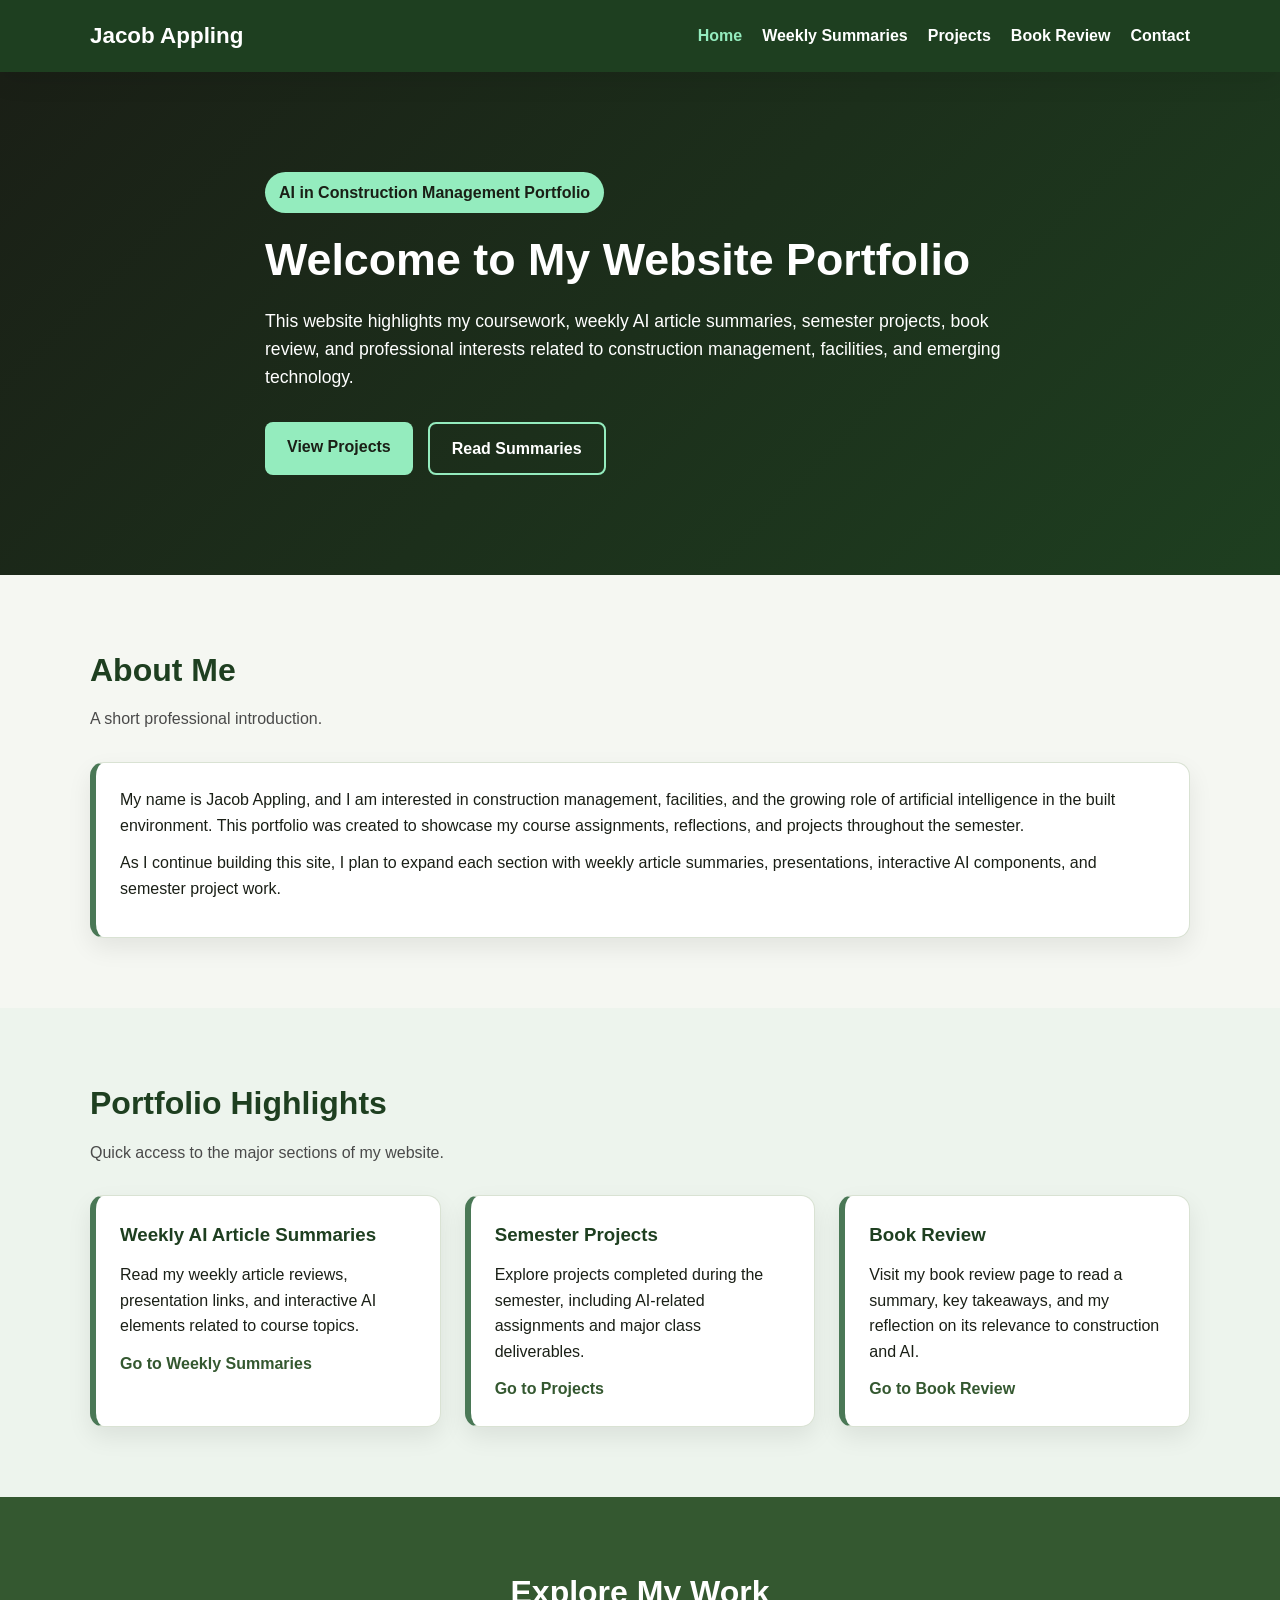
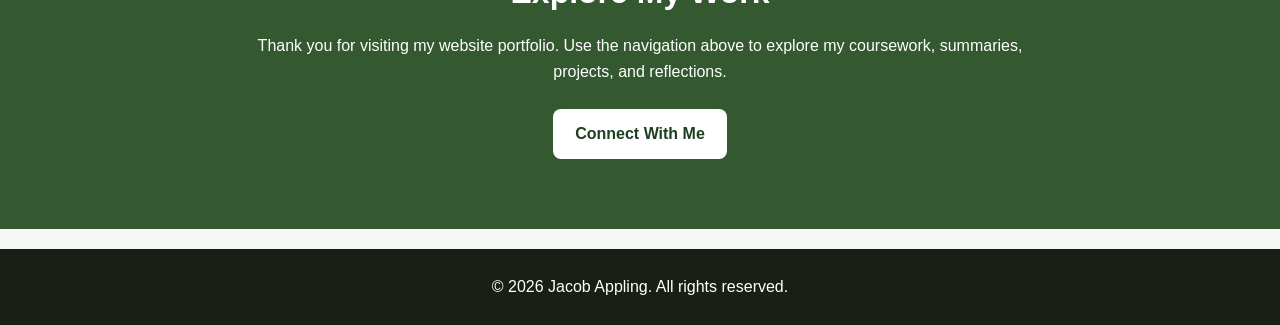
==== index.html @ dc52a041 "Add Project Files" ====
<!DOCTYPE html>
<html lang="en">
<head>
  <meta charset="UTF-8" />
  <meta http-equiv="X-UA-Compatible" content="IE=edge" />
  <meta name="viewport" content="width=device-width, initial-scale=1.0" />
  <title>Jacob Appling | Portfolio Home</title>
  <link rel="stylesheet" href="styles.css" />
</head>
<body>
  <header class="site-header">
    <div class="container nav-container">
      <a href="index.html" class="logo">Jacob Appling</a>

      <nav class="navbar">
        <ul class="nav-links">
          <li><a href="index.html" class="active">Home</a></li>
          <li><a href="weekly-summaries.html">Weekly Summaries</a></li>
          <li><a href="projects.html">Projects</a></li>
          <li><a href="book-review.html">Book Review</a></li>
          <li><a href="contact.html">Contact</a></li>
        </ul>
      </nav>

      <button id="menu-toggle" class="menu-toggle" aria-label="Open navigation menu">
        ☰
      </button>
    </div>
  </header>

  <main>
    <section class="hero">
      <div class="container hero-content">
        <p class="hero-tag">AI in Construction Management Portfolio</p>
        <h1>Welcome to My Website Portfolio</h1>
        <p class="hero-text">
          This website highlights my coursework, weekly AI article summaries,
          semester projects, book review, and professional interests related to
          construction management, facilities, and emerging technology.
        </p>

        <div class="hero-buttons">
          <a href="projects.html" class="btn btn-primary">View Projects</a>
          <a href="weekly-summaries.html" class="btn btn-secondary">Read Summaries</a>
        </div>
      </div>
    </section>

    <section class="section">
      <div class="container">
        <div class="section-heading">
          <h2>About Me</h2>
          <p>A short professional introduction.</p>
        </div>

        <div class="card">
          <p>
            My name is Jacob Appling, and I am interested in construction
            management, facilities, and the growing role of artificial
            intelligence in the built environment. This portfolio was created to
            showcase my course assignments, reflections, and projects throughout
            the semester.
          </p>
          <p>
            As I continue building this site, I plan to expand each section with
            weekly article summaries, presentations, interactive AI components,
            and semester project work.
          </p>
        </div>
      </div>
    </section>

    <section class="section alt-section">
      <div class="container">
        <div class="section-heading">
          <h2>Portfolio Highlights</h2>
          <p>Quick access to the major sections of my website.</p>
        </div>

        <div class="card-grid">
          <article class="card">
            <h3>Weekly AI Article Summaries</h3>
            <p>
              Read my weekly article reviews, presentation links, and interactive
              AI elements related to course topics.
            </p>
            <a href="weekly-summaries.html" class="text-link">Go to Weekly Summaries</a>
          </article>

          <article class="card">
            <h3>Semester Projects</h3>
            <p>
              Explore projects completed during the semester, including AI-related
              assignments and major class deliverables.
            </p>
            <a href="projects.html" class="text-link">Go to Projects</a>
          </article>

          <article class="card">
            <h3>Book Review</h3>
            <p>
              Visit my book review page to read a summary, key takeaways, and my
              reflection on its relevance to construction and AI.
            </p>
            <a href="book-review.html" class="text-link">Go to Book Review</a>
          </article>
        </div>
      </div>
    </section>

    <section class="cta-section">
      <div class="container cta-content">
        <h2>Explore My Work</h2>
        <p>
          Thank you for visiting my website portfolio. Use the navigation above
          to explore my coursework, summaries, projects, and reflections.
        </p>
        <a href="contact.html" class="btn btn-light">Connect With Me</a>
      </div>
    </section>
  </main>

  <footer class="site-footer">
    <div class="container">
      <p>&copy; 2026 Jacob Appling. All rights reserved.</p>
    </div>
  </footer>

  <script src="script.js"></script>
</body>
</html>
---- styles.css ----
:root {
  --color-dark: #1A1F16;
  --color-primary: #1E3F20;
  --color-secondary: #345830;
  --color-muted: #4A7856;
  --color-accent: #94ECBE;
  --color-light: #F5F7F2;
  --color-white: #FFFFFF;
  --color-text: #1A1F16;
  --color-border: #d9e2d3;
  --shadow: 0 10px 25px rgba(0, 0, 0, 0.08);
}

* {
  margin: 0;
  padding: 0;
  box-sizing: border-box;
}

html {
  scroll-behavior: smooth;
}

body {
  font-family: Arial, Helvetica, sans-serif;
  background-color: var(--color-light);
  color: var(--color-text);
  line-height: 1.6;
}

img {
  max-width: 100%;
  display: block;
}

.container {
  width: 90%;
  max-width: 1100px;
  margin: 0 auto;
}

.section {
  padding: 70px 0;
}

.alt-section {
  background-color: #edf4ed;
}

.two-spacer {
  margin-top: 24px;
}

.section-heading {
  margin-bottom: 30px;
}

.section-heading h2 {
  font-size: 2rem;
  color: var(--color-primary);
  margin-bottom: 10px;
}

.section-heading p {
  color: #4a4a4a;
}

.site-header {
  background-color: var(--color-primary);
  color: var(--color-white);
  position: sticky;
  top: 0;
  z-index: 1000;
  box-shadow: var(--shadow);
}

.nav-container {
  display: flex;
  justify-content: space-between;
  align-items: center;
  padding: 18px 0;
  position: relative;
}

.logo {
  font-size: 1.4rem;
  color: var(--color-white);
  text-decoration: none;
  font-weight: bold;
}

.nav-links {
  display: flex;
  list-style: none;
  gap: 20px;
}

.nav-links a {
  color: var(--color-white);
  text-decoration: none;
  font-weight: bold;
  transition: 0.3s ease;
}

.nav-links a:hover,
.nav-links a.active {
  color: var(--color-accent);
}

.menu-toggle {
  display: none;
  background: transparent;
  border: none;
  color: var(--color-white);
  font-size: 1.8rem;
  cursor: pointer;
}

.hero {
  background: linear-gradient(135deg, var(--color-dark), var(--color-primary));
  color: var(--color-white);
  padding: 100px 0;
}

.hero-content {
  max-width: 750px;
}

.hero-tag {
  display: inline-block;
  background-color: var(--color-accent);
  color: var(--color-dark);
  padding: 8px 14px;
  border-radius: 999px;
  font-weight: bold;
  margin-bottom: 20px;
}

.hero h1 {
  font-size: 2.8rem;
  line-height: 1.2;
  margin-bottom: 20px;
}

.hero-text {
  font-size: 1.1rem;
  margin-bottom: 30px;
}

.page-banner {
  background: linear-gradient(135deg, var(--color-dark), var(--color-secondary));
  color: var(--color-white);
  padding: 80px 0;
}

.page-banner h1 {
  font-size: 2.4rem;
  margin-bottom: 12px;
}

.page-banner p {
  max-width: 750px;
}

.btn {
  display: inline-block;
  text-decoration: none;
  border: none;
  cursor: pointer;
  padding: 12px 22px;
  border-radius: 8px;
  font-weight: bold;
  transition: 0.3s ease;
}

.hero-buttons {
  display: flex;
  flex-wrap: wrap;
  gap: 15px;
}

.btn-primary {
  background-color: var(--color-accent);
  color: var(--color-dark);
}

.btn-primary:hover {
  background-color: #7ed8aa;
}

.btn-secondary {
  background-color: transparent;
  color: var(--color-white);
  border: 2px solid var(--color-accent);
}

.btn-secondary:hover {
  background-color: var(--color-accent);
  color: var(--color-dark);
}

.btn-light {
  background-color: var(--color-white);
  color: var(--color-primary);
}

.btn-light:hover {
  background-color: var(--color-accent);
  color: var(--color-dark);
}

.card-grid {
  display: grid;
  grid-template-columns: repeat(3, 1fr);
  gap: 24px;
}

.card {
  background-color: var(--color-white);
  border: 1px solid var(--color-border);
  border-left: 6px solid var(--color-muted);
  border-radius: 14px;
  padding: 24px;
  box-shadow: var(--shadow);
}

.card h2,
.card h3 {
  color: var(--color-primary);
  margin-bottom: 12px;
}

.card p {
  margin-bottom: 12px;
}

.text-link {
  color: var(--color-secondary);
  text-decoration: none;
  font-weight: bold;
}

.text-link:hover {
  color: var(--color-primary);
  text-decoration: underline;
}

.interactive-card {
  max-width: 100%;
}

.prompt-output {
  margin-top: 18px;
  padding: 14px;
  background-color: #eef8f1;
  border-left: 5px solid var(--color-secondary);
  border-radius: 8px;
}

.cta-section {
  background-color: var(--color-secondary);
  color: var(--color-white);
  padding: 70px 0;
}

.cta-content {
  text-align: center;
  max-width: 800px;
}

.cta-content h2 {
  font-size: 2rem;
  margin-bottom: 15px;
}

.cta-content p {
  margin-bottom: 25px;
}

.styled-list {
  padding-left: 20px;
}

.styled-list li {
  margin-bottom: 10px;
}

.site-footer {
  background-color: var(--color-dark);
  color: var(--color-white);
  text-align: center;
  padding: 25px 0;
  margin-top: 20px;
}

@media (max-width: 900px) {
  .card-grid {
    grid-template-columns: 1fr 1fr;
  }

  .hero h1 {
    font-size: 2.3rem;
  }

  .page-banner h1 {
    font-size: 2rem;
  }
}

@media (max-width: 700px) {
  .nav-links {
    display: none;
    flex-direction: column;
    background-color: var(--color-primary);
    position: absolute;
    top: 70px;
    right: 0;
    width: 230px;
    padding: 20px;
    border-radius: 10px;
    box-shadow: var(--shadow);
  }

  .nav-links.show {
    display: flex;
  }

  .menu-toggle {
    display: block;
  }

  .card-grid {
    grid-template-columns: 1fr;
  }

  .hero,
  .page-banner {
    padding: 70px 0;
  }

  .hero h1,
  .page-banner h1 {
    font-size: 2rem;
  }

  .section {
    padding: 55px 0;
  }
}
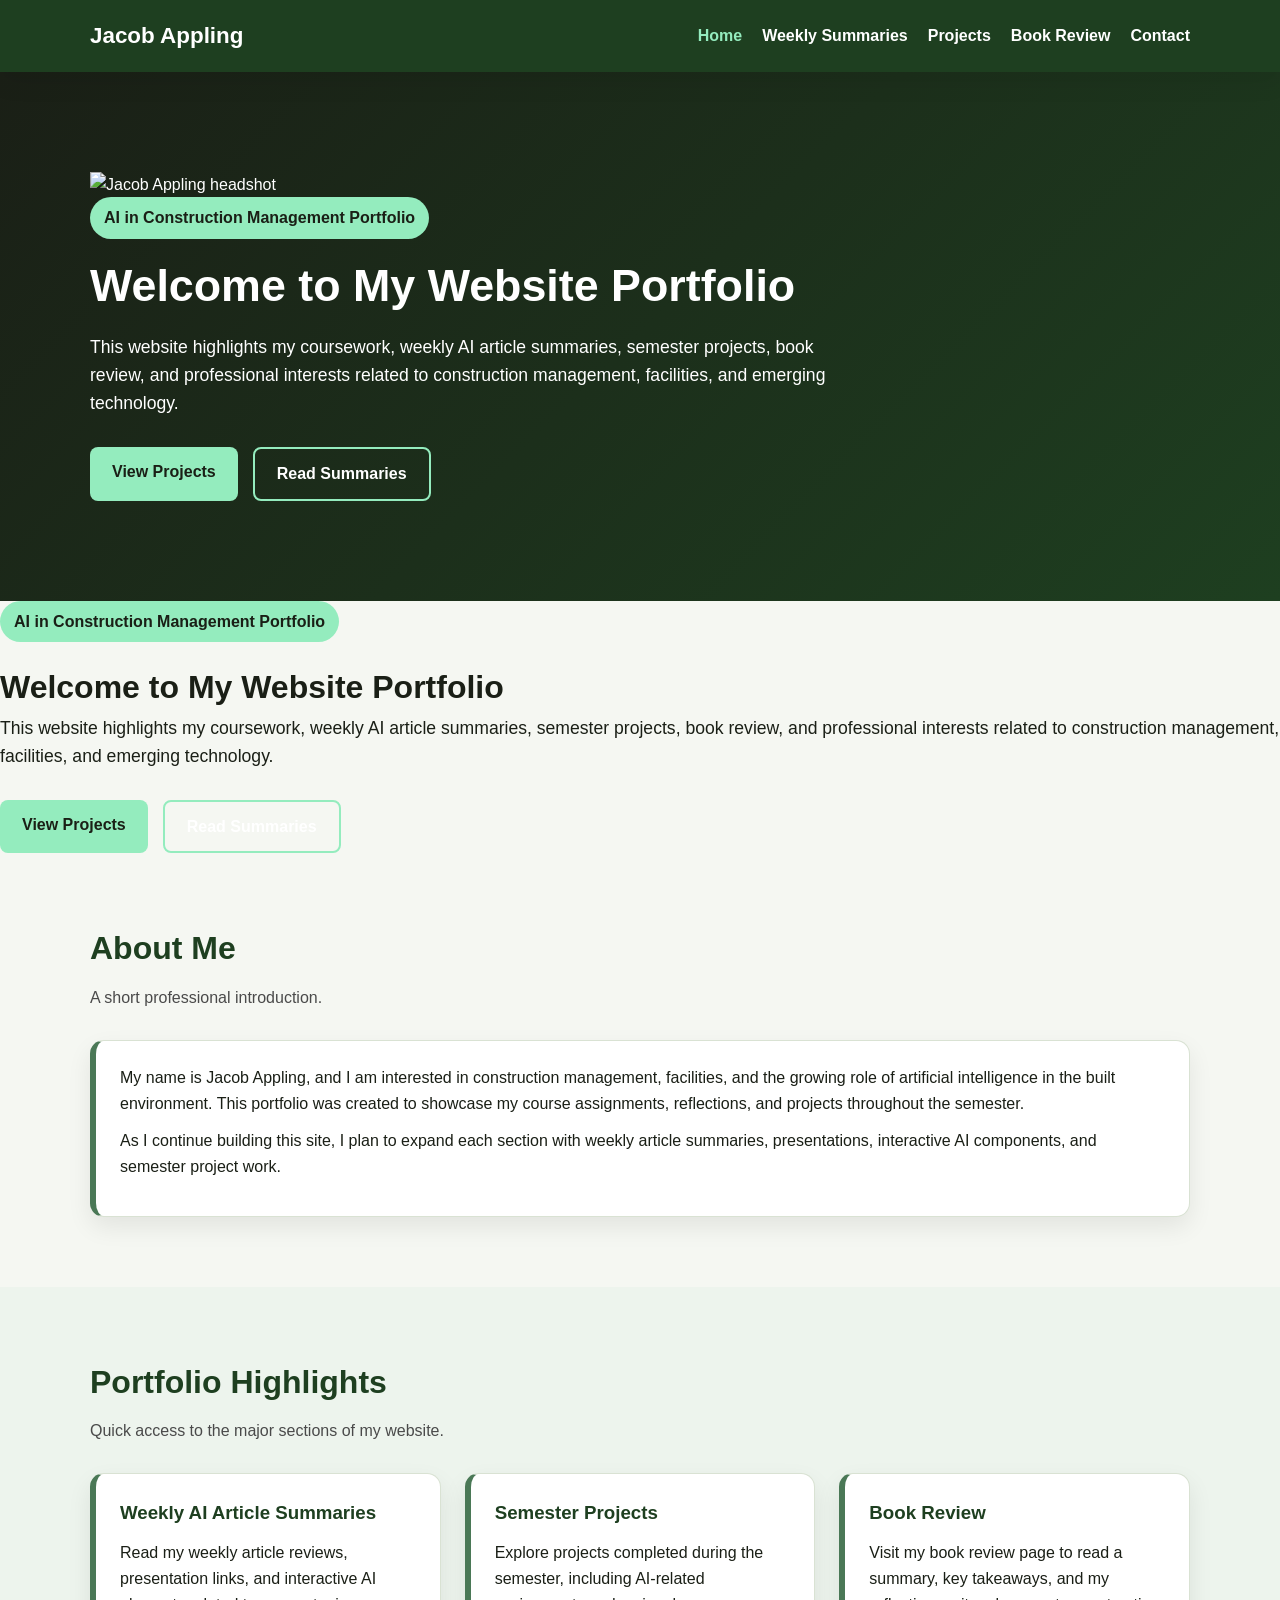
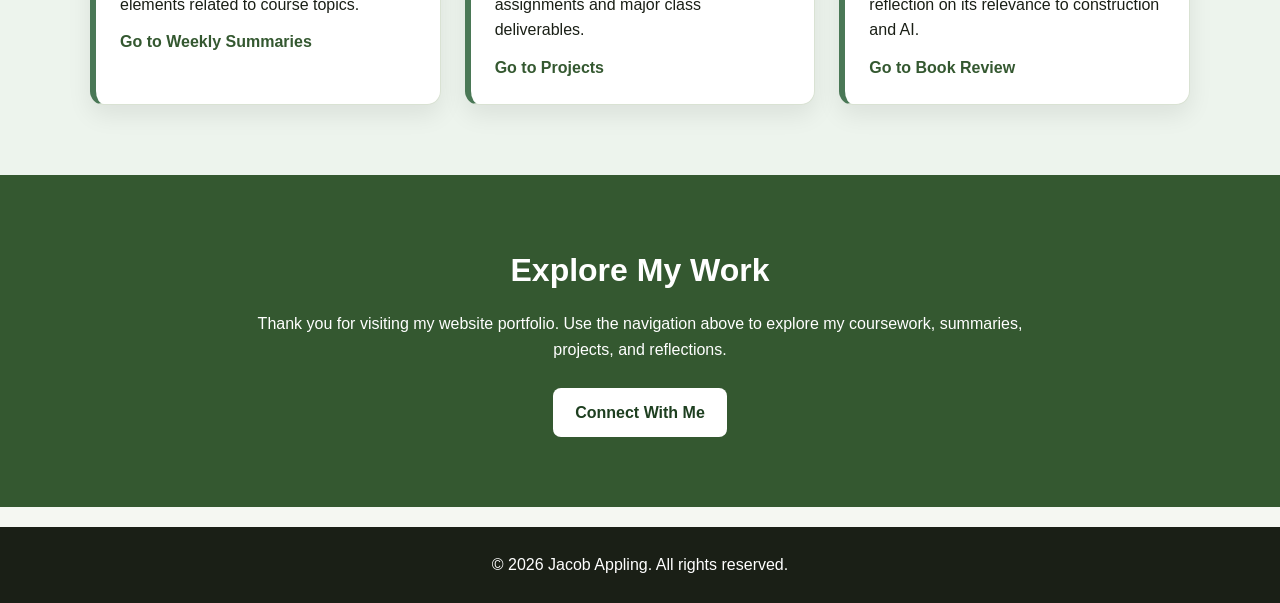
==== commit fa988979: "Update hero section layout and content" ====
--- a/index.html
+++ b/index.html
@@ -5,7 +5,13 @@
   <meta http-equiv="X-UA-Compatible" content="IE=edge" />
   <meta name="viewport" content="width=device-width, initial-scale=1.0" />
   <title>Jacob Appling | Portfolio Home</title>
+
   <link rel="stylesheet" href="styles.css" />
+
+  <!-- Fonts (paste here) -->
+  <link rel="preconnect" href="https://fonts.googleapis.com">
+  <link rel="preconnect" href="https://fonts.gstatic.com" crossorigin>
+  <link href="https://fonts.googleapis.com/css2?family=Fraunces:opsz,wght@9..144,700;9..144,800&family=Inter:wght@400;500;600&display=swap" rel="stylesheet">
 </head>
 <body>
   <header class="site-header">
@@ -29,8 +35,32 @@
   </header>
 
   <main>
-    <section class="hero">
-      <div class="container hero-content">
+   <section class="hero">
+  <div class="container hero-layout">
+
+    <!-- LEFT: photo -->
+   <div class="hero-photo">
+  <img src="images/headshot.jpg" alt="Jacob Appling headshot" />
+</div>
+
+    <!-- RIGHT: text -->
+    <div class="hero-content">
+      <p class="hero-tag">AI in Construction Management Portfolio</p>
+      <h1>Welcome to My Website Portfolio</h1>
+      <p class="hero-text">
+        This website highlights my coursework, weekly AI article summaries,
+        semester projects, book review, and professional interests related to
+        construction management, facilities, and emerging technology.
+      </p>
+
+      <div class="hero-buttons">
+        <a href="projects.html" class="btn btn-primary">View Projects</a>
+        <a href="weekly-summaries.html" class="btn btn-secondary">Read Summaries</a>
+      </div>
+    </div>
+
+  </div>
+</section>
         <p class="hero-tag">AI in Construction Management Portfolio</p>
         <h1>Welcome to My Website Portfolio</h1>
         <p class="hero-text">
@@ -128,4 +158,8 @@
 
   <script src="script.js"></script>
 </body>
-</html>+</html>
+
+  <script src="script.js"></script>
+</body>
+</html>
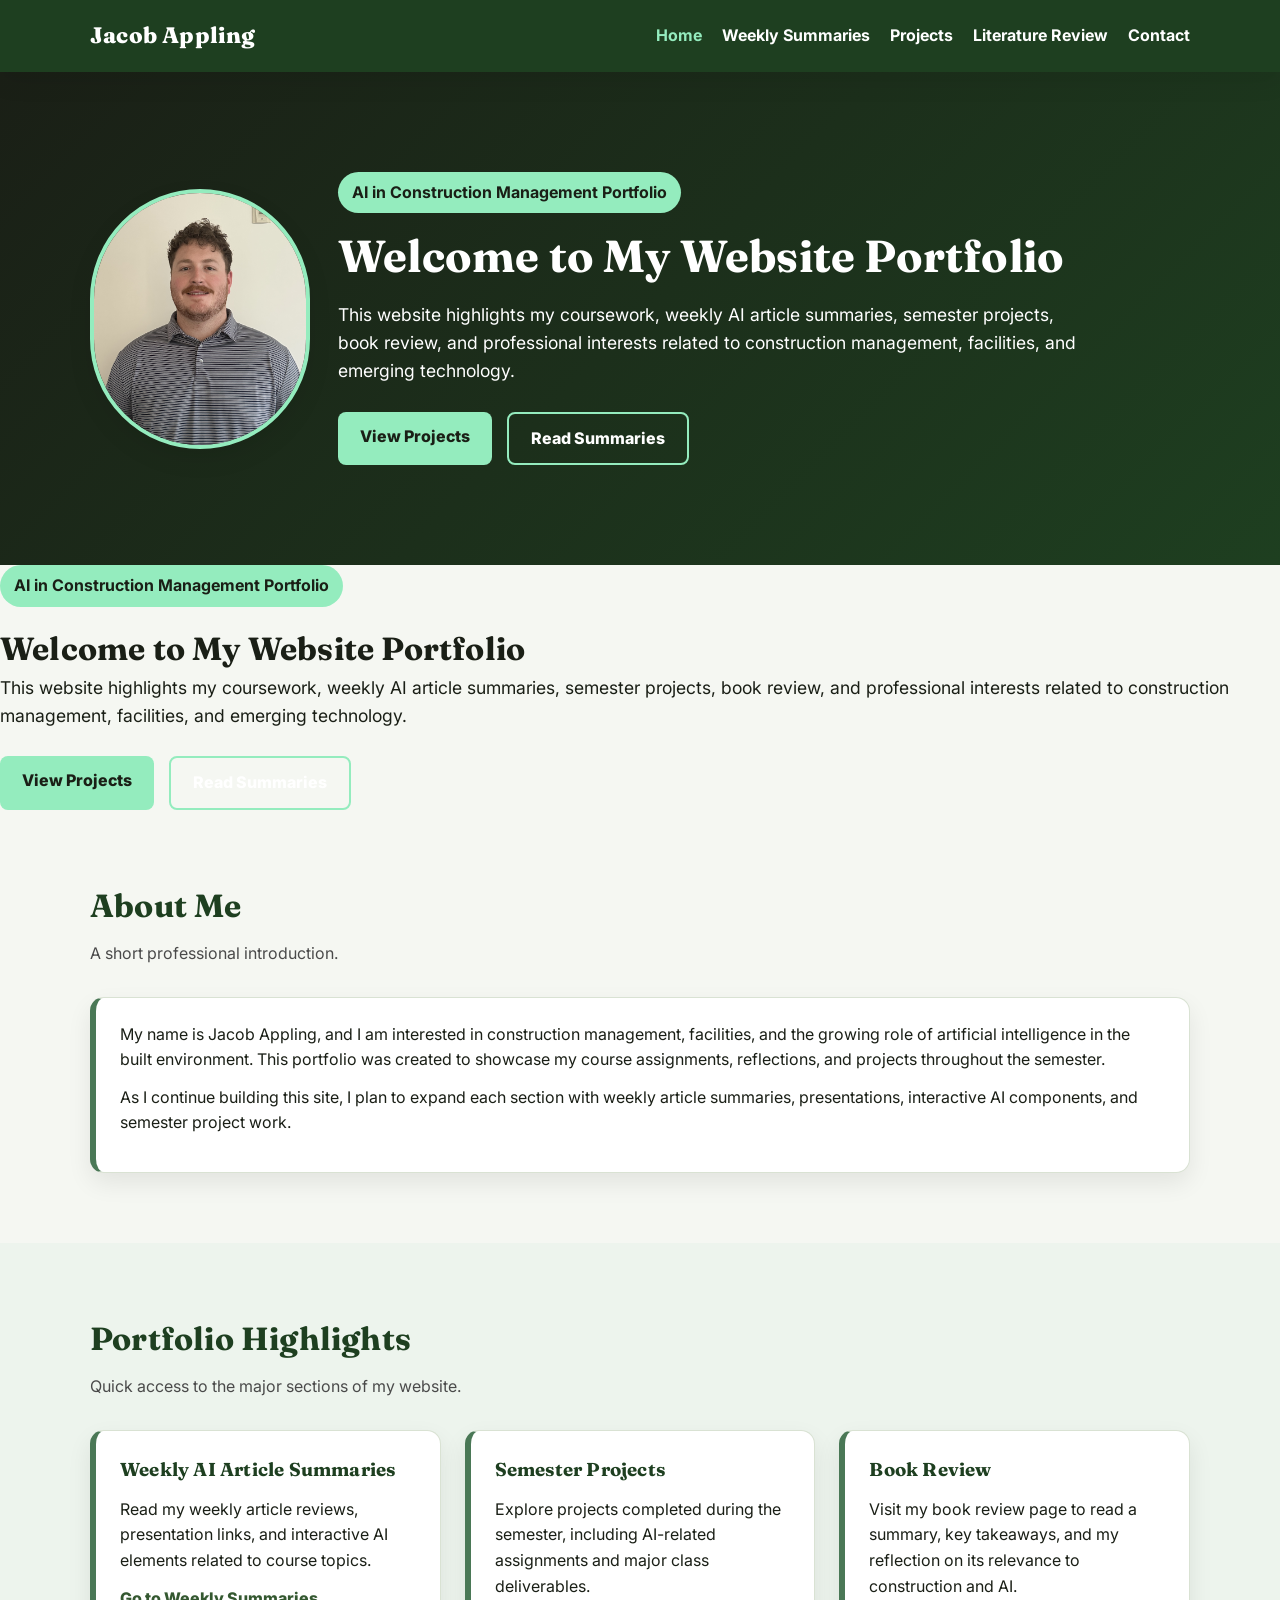
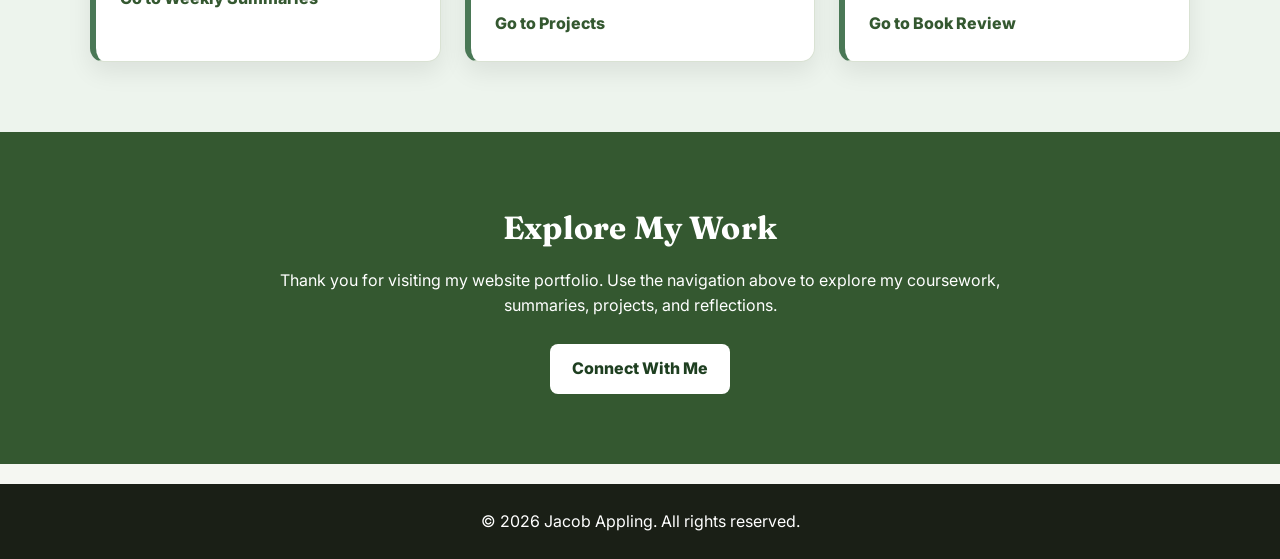
==== commit f424eee5: "Rename 'Book Review' to 'Literature Review'" ====
--- a/index.html
+++ b/index.html
@@ -23,7 +23,7 @@
           <li><a href="index.html" class="active">Home</a></li>
           <li><a href="weekly-summaries.html">Weekly Summaries</a></li>
           <li><a href="projects.html">Projects</a></li>
-          <li><a href="book-review.html">Book Review</a></li>
+          <li><a href="book-review.html">Literature Review</a></li>
           <li><a href="contact.html">Contact</a></li>
         </ul>
       </nav>
--- a/styles.css
+++ b/styles.css
@@ -1,31 +1,42 @@
+/* =========================
+   Theme + Variables
+========================= */
 :root {
   --color-dark: #1A1F16;
   --color-primary: #1E3F20;
   --color-secondary: #345830;
   --color-muted: #4A7856;
   --color-accent: #94ECBE;
+
   --color-light: #F5F7F2;
   --color-white: #FFFFFF;
   --color-text: #1A1F16;
   --color-border: #d9e2d3;
+
   --shadow: 0 10px 25px rgba(0, 0, 0, 0.08);
 }
 
+/* =========================
+   Reset + Base
+========================= */
 * {
   margin: 0;
   padding: 0;
   box-sizing: border-box;
 }
 
-html {
-  scroll-behavior: smooth;
-}
+html { scroll-behavior: smooth; }
 
 body {
-  font-family: Arial, Helvetica, sans-serif;
+  font-family: "Inter", Arial, Helvetica, sans-serif; /* body font */
   background-color: var(--color-light);
   color: var(--color-text);
   line-height: 1.6;
+}
+
+h1, h2, h3, .logo {
+  font-family: "Fraunces", serif; /* heading font */
+  letter-spacing: 0.2px;
 }
 
 img {
@@ -39,32 +50,15 @@
   margin: 0 auto;
 }
 
-.section {
-  padding: 70px 0;
-}
-
-.alt-section {
-  background-color: #edf4ed;
-}
-
-.two-spacer {
-  margin-top: 24px;
-}
-
-.section-heading {
-  margin-bottom: 30px;
-}
-
-.section-heading h2 {
-  font-size: 2rem;
-  color: var(--color-primary);
-  margin-bottom: 10px;
-}
-
-.section-heading p {
-  color: #4a4a4a;
-}
-
+.section { padding: 70px 0; }
+
+.alt-section { background-color: #edf4ed; }
+
+.two-spacer { margin-top: 24px; }
+
+/* =========================
+   Header / Nav
+========================= */
 .site-header {
   background-color: var(--color-primary);
   color: var(--color-white);
@@ -86,7 +80,7 @@
   font-size: 1.4rem;
   color: var(--color-white);
   text-decoration: none;
-  font-weight: bold;
+  font-weight: 800;
 }
 
 .nav-links {
@@ -98,7 +92,7 @@
 .nav-links a {
   color: var(--color-white);
   text-decoration: none;
-  font-weight: bold;
+  font-weight: 700;
   transition: 0.3s ease;
 }
 
@@ -116,15 +110,33 @@
   cursor: pointer;
 }
 
+/* =========================
+   Hero
+========================= */
 .hero {
   background: linear-gradient(135deg, var(--color-dark), var(--color-primary));
   color: var(--color-white);
   padding: 100px 0;
 }
 
-.hero-content {
-  max-width: 750px;
-}
+/* Layout: photo left, text right */
+.hero-layout {
+  display: grid;
+  grid-template-columns: 220px 1fr;
+  gap: 28px;
+  align-items: center;
+}
+
+.hero-photo img {
+  width: 220px;
+  height: 260px;
+  object-fit: cover;
+  border-radius: 999px;      /* oval */
+  border: 4px solid var(--color-accent);
+  box-shadow: var(--shadow);
+}
+
+.hero-content { max-width: 750px; }
 
 .hero-tag {
   display: inline-block;
@@ -132,21 +144,24 @@
   color: var(--color-dark);
   padding: 8px 14px;
   border-radius: 999px;
-  font-weight: bold;
-  margin-bottom: 20px;
+  font-weight: 700;
+  margin-bottom: 16px;
 }
 
 .hero h1 {
   font-size: 2.8rem;
   line-height: 1.2;
-  margin-bottom: 20px;
+  margin-bottom: 18px;
 }
 
 .hero-text {
   font-size: 1.1rem;
-  margin-bottom: 30px;
-}
-
+  margin-bottom: 26px;
+}
+
+/* =========================
+   Page Banner (internal pages)
+========================= */
 .page-banner {
   background: linear-gradient(135deg, var(--color-dark), var(--color-secondary));
   color: var(--color-white);
@@ -158,10 +173,24 @@
   margin-bottom: 12px;
 }
 
-.page-banner p {
-  max-width: 750px;
-}
-
+.page-banner p { max-width: 750px; }
+
+/* =========================
+   Section Heading
+========================= */
+.section-heading { margin-bottom: 30px; }
+
+.section-heading h2 {
+  font-size: 2rem;
+  color: var(--color-primary);
+  margin-bottom: 10px;
+}
+
+.section-heading p { color: #4a4a4a; }
+
+/* =========================
+   Buttons
+========================= */
 .btn {
   display: inline-block;
   text-decoration: none;
@@ -169,7 +198,7 @@
   cursor: pointer;
   padding: 12px 22px;
   border-radius: 8px;
-  font-weight: bold;
+  font-weight: 800;
   transition: 0.3s ease;
 }
 
@@ -184,9 +213,7 @@
   color: var(--color-dark);
 }
 
-.btn-primary:hover {
-  background-color: #7ed8aa;
-}
+.btn-primary:hover { background-color: #7ed8aa; }
 
 .btn-secondary {
   background-color: transparent;
@@ -209,6 +236,9 @@
   color: var(--color-dark);
 }
 
+/* =========================
+   Cards / Grid
+========================= */
 .card-grid {
   display: grid;
   grid-template-columns: repeat(3, 1fr);
@@ -224,20 +254,17 @@
   box-shadow: var(--shadow);
 }
 
-.card h2,
-.card h3 {
+.card h2, .card h3 {
   color: var(--color-primary);
   margin-bottom: 12px;
 }
 
-.card p {
-  margin-bottom: 12px;
-}
+.card p { margin-bottom: 12px; }
 
 .text-link {
   color: var(--color-secondary);
   text-decoration: none;
-  font-weight: bold;
+  font-weight: 800;
 }
 
 .text-link:hover {
@@ -245,9 +272,10 @@
   text-decoration: underline;
 }
 
-.interactive-card {
-  max-width: 100%;
-}
+/* =========================
+   Interactive Prompt Builder
+========================= */
+.interactive-card { max-width: 100%; }
 
 .prompt-output {
   margin-top: 18px;
@@ -257,6 +285,9 @@
   border-radius: 8px;
 }
 
+/* =========================
+   CTA Section
+========================= */
 .cta-section {
   background-color: var(--color-secondary);
   color: var(--color-white);
@@ -273,18 +304,17 @@
   margin-bottom: 15px;
 }
 
-.cta-content p {
-  margin-bottom: 25px;
-}
-
-.styled-list {
-  padding-left: 20px;
-}
-
-.styled-list li {
-  margin-bottom: 10px;
-}
-
+.cta-content p { margin-bottom: 25px; }
+
+/* =========================
+   Lists
+========================= */
+.styled-list { padding-left: 20px; }
+.styled-list li { margin-bottom: 10px; }
+
+/* =========================
+   Footer
+========================= */
 .site-footer {
   background-color: var(--color-dark);
   color: var(--color-white);
@@ -293,17 +323,66 @@
   margin-top: 20px;
 }
 
+/* =========================
+   Weekly Summaries: Deliverables
+========================= */
+.deliverables {
+  margin-top: 12px;
+  padding-top: 12px;
+  border-top: 1px solid var(--color-border);
+}
+
+.deliverables-title { margin-bottom: 6px; }
+
+.deliverables-list {
+  list-style: none;
+  padding-left: 0;
+  display: grid;
+  gap: 8px;
+}
+
+/* =========================
+   Viewer Page
+========================= */
+.viewer-card { padding: 18px; }
+
+.viewer-frame {
+  width: 100%;
+  height: 78vh;
+  border: 1px solid var(--color-border);
+  border-radius: 10px;
+  background: white;
+}
+
+.viewer-video {
+  width: 100%;
+  max-height: 78vh;
+  border: 1px solid var(--color-border);
+  border-radius: 10px;
+}
+
+.viewer-actions { margin-top: 14px; }
+
+/* =========================
+   Responsive
+========================= */
 @media (max-width: 900px) {
-  .card-grid {
-    grid-template-columns: 1fr 1fr;
+  .card-grid { grid-template-columns: 1fr 1fr; }
+
+  .hero h1 { font-size: 2.3rem; }
+
+  .page-banner h1 { font-size: 2rem; }
+}
+
+@media (max-width: 800px) {
+  .hero-layout {
+    grid-template-columns: 1fr;
   }
 
-  .hero h1 {
-    font-size: 2.3rem;
-  }
-
-  .page-banner h1 {
-    font-size: 2rem;
+  .hero-photo img {
+    width: 180px;
+    height: 210px;
+    margin-bottom: 10px;
   }
 }
 
@@ -321,29 +400,31 @@
     box-shadow: var(--shadow);
   }
 
-  .nav-links.show {
-    display: flex;
-  }
-
-  .menu-toggle {
-    display: block;
-  }
-
-  .card-grid {
-    grid-template-columns: 1fr;
-  }
-
-  .hero,
-  .page-banner {
-    padding: 70px 0;
-  }
-
-  .hero h1,
-  .page-banner h1 {
-    font-size: 2rem;
-  }
-
-  .section {
-    padding: 55px 0;
-  }
-}+  .nav-links.show { display: flex; }
+
+  .menu-toggle { display: block; }
+
+  .card-grid { grid-template-columns: 1fr; }
+
+  .hero, .page-banner { padding: 70px 0; }
+
+  .hero h1, .page-banner h1 { font-size: 2rem; }
+
+  .section { padding: 55px 0; }
+   /* Use the main title font for headings and navigation tabs across the whole site */
+h1,
+h2,
+h3,
+h4,
+h5,
+h6,
+.nav-logo,
+.nav-links a,
+.navbar a,
+.page-title,
+.section-title,
+.card-title,
+.btn {
+  font-family: "Fraunces", serif !important;
+}
+}
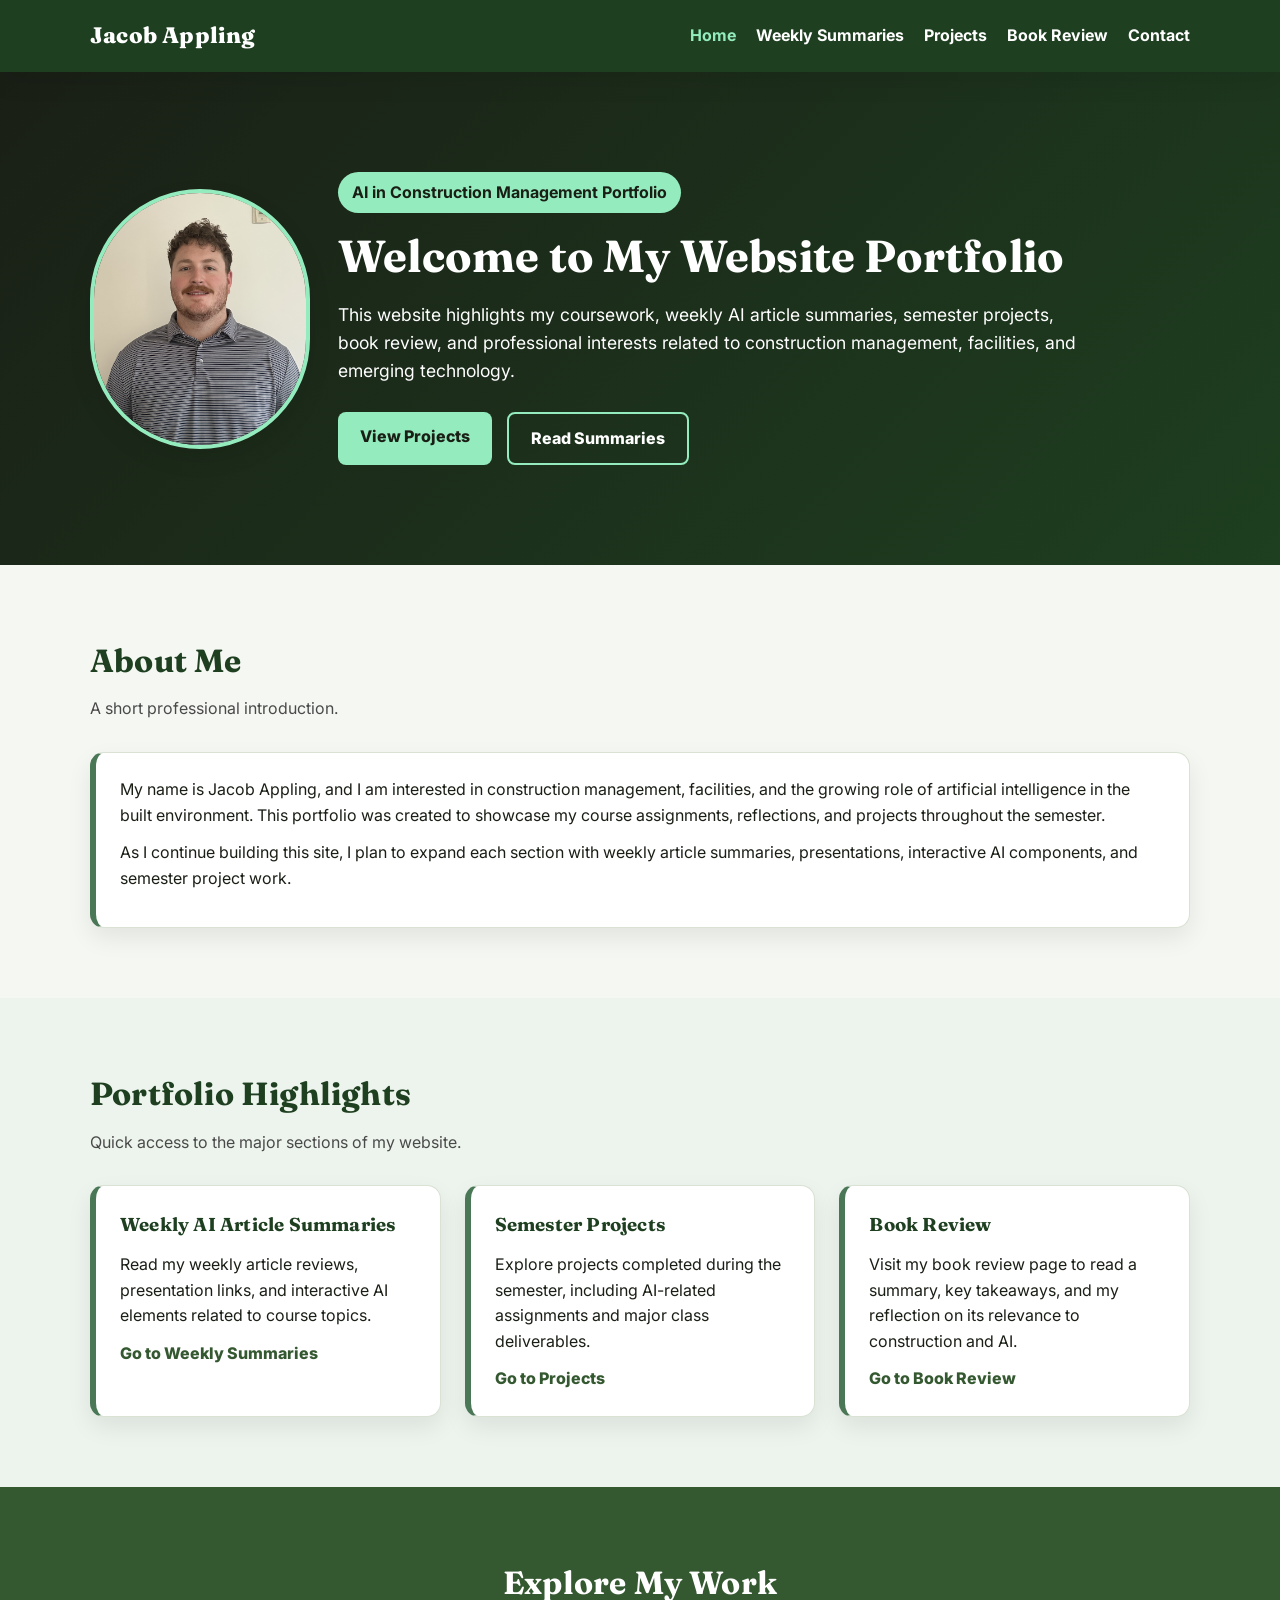
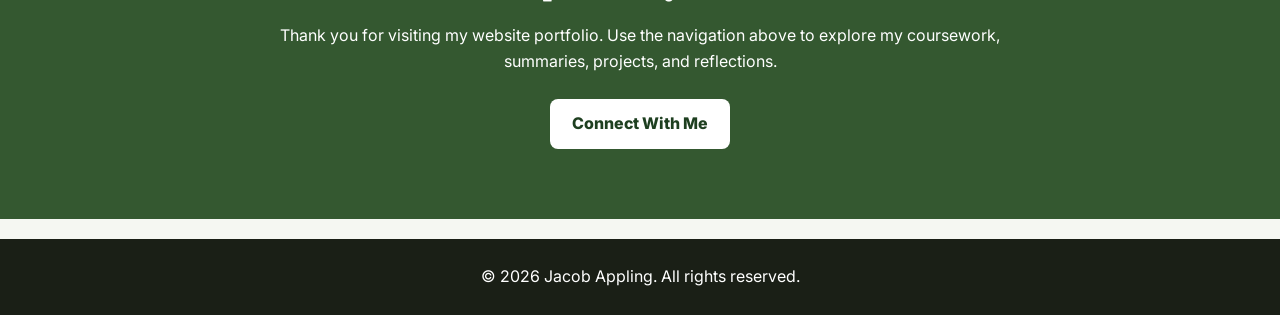
==== commit 671ee4a3: "Save local changes before pulling" ====
--- a/index.html
+++ b/index.html
@@ -8,11 +8,12 @@
 
   <link rel="stylesheet" href="styles.css" />
 
-  <!-- Fonts (paste here) -->
+  <!-- Fonts -->
   <link rel="preconnect" href="https://fonts.googleapis.com">
   <link rel="preconnect" href="https://fonts.gstatic.com" crossorigin>
   <link href="https://fonts.googleapis.com/css2?family=Fraunces:opsz,wght@9..144,700;9..144,800&family=Inter:wght@400;500;600&display=swap" rel="stylesheet">
 </head>
+
 <body>
   <header class="site-header">
     <div class="container nav-container">
@@ -23,55 +24,37 @@
           <li><a href="index.html" class="active">Home</a></li>
           <li><a href="weekly-summaries.html">Weekly Summaries</a></li>
           <li><a href="projects.html">Projects</a></li>
-          <li><a href="book-review.html">Literature Review</a></li>
+          <li><a href="book-review.html">Book Review</a></li>
           <li><a href="contact.html">Contact</a></li>
         </ul>
       </nav>
 
-      <button id="menu-toggle" class="menu-toggle" aria-label="Open navigation menu">
-        ☰
-      </button>
+      <button id="menu-toggle" class="menu-toggle" aria-label="Open navigation menu">☰</button>
     </div>
   </header>
 
   <main>
-   <section class="hero">
-  <div class="container hero-layout">
+    <section class="hero">
+      <div class="container hero-layout">
+        <!-- LEFT: photo -->
+        <div class="hero-photo">
+          <img src="images/headshot.jpg" alt="Jacob Appling headshot" />
+        </div>
 
-    <!-- LEFT: photo -->
-   <div class="hero-photo">
-  <img src="images/headshot.jpg" alt="Jacob Appling headshot" />
-</div>
+        <!-- RIGHT: text -->
+        <div class="hero-content">
+          <p class="hero-tag">AI in Construction Management Portfolio</p>
+          <h1>Welcome to My Website Portfolio</h1>
+          <p class="hero-text">
+            This website highlights my coursework, weekly AI article summaries,
+            semester projects, book review, and professional interests related to
+            construction management, facilities, and emerging technology.
+          </p>
 
-    <!-- RIGHT: text -->
-    <div class="hero-content">
-      <p class="hero-tag">AI in Construction Management Portfolio</p>
-      <h1>Welcome to My Website Portfolio</h1>
-      <p class="hero-text">
-        This website highlights my coursework, weekly AI article summaries,
-        semester projects, book review, and professional interests related to
-        construction management, facilities, and emerging technology.
-      </p>
-
-      <div class="hero-buttons">
-        <a href="projects.html" class="btn btn-primary">View Projects</a>
-        <a href="weekly-summaries.html" class="btn btn-secondary">Read Summaries</a>
-      </div>
-    </div>
-
-  </div>
-</section>
-        <p class="hero-tag">AI in Construction Management Portfolio</p>
-        <h1>Welcome to My Website Portfolio</h1>
-        <p class="hero-text">
-          This website highlights my coursework, weekly AI article summaries,
-          semester projects, book review, and professional interests related to
-          construction management, facilities, and emerging technology.
-        </p>
-
-        <div class="hero-buttons">
-          <a href="projects.html" class="btn btn-primary">View Projects</a>
-          <a href="weekly-summaries.html" class="btn btn-secondary">Read Summaries</a>
+          <div class="hero-buttons">
+            <a href="projects.html" class="btn btn-primary">View Projects</a>
+            <a href="weekly-summaries.html" class="btn btn-secondary">Read Summaries</a>
+          </div>
         </div>
       </div>
     </section>
@@ -111,8 +94,8 @@
           <article class="card">
             <h3>Weekly AI Article Summaries</h3>
             <p>
-              Read my weekly article reviews, presentation links, and interactive
-              AI elements related to course topics.
+              Read my weekly article reviews, presentation links, and interactive AI
+              elements related to course topics.
             </p>
             <a href="weekly-summaries.html" class="text-link">Go to Weekly Summaries</a>
           </article>
@@ -158,8 +141,4 @@
 
   <script src="script.js"></script>
 </body>
-</html>
-
-  <script src="script.js"></script>
-</body>
-</html>
+</html>
--- a/styles.css
+++ b/styles.css
@@ -411,20 +411,4 @@
   .hero h1, .page-banner h1 { font-size: 2rem; }
 
   .section { padding: 55px 0; }
-   /* Use the main title font for headings and navigation tabs across the whole site */
-h1,
-h2,
-h3,
-h4,
-h5,
-h6,
-.nav-logo,
-.nav-links a,
-.navbar a,
-.page-title,
-.section-title,
-.card-title,
-.btn {
-  font-family: "Fraunces", serif !important;
-}
-}
+}
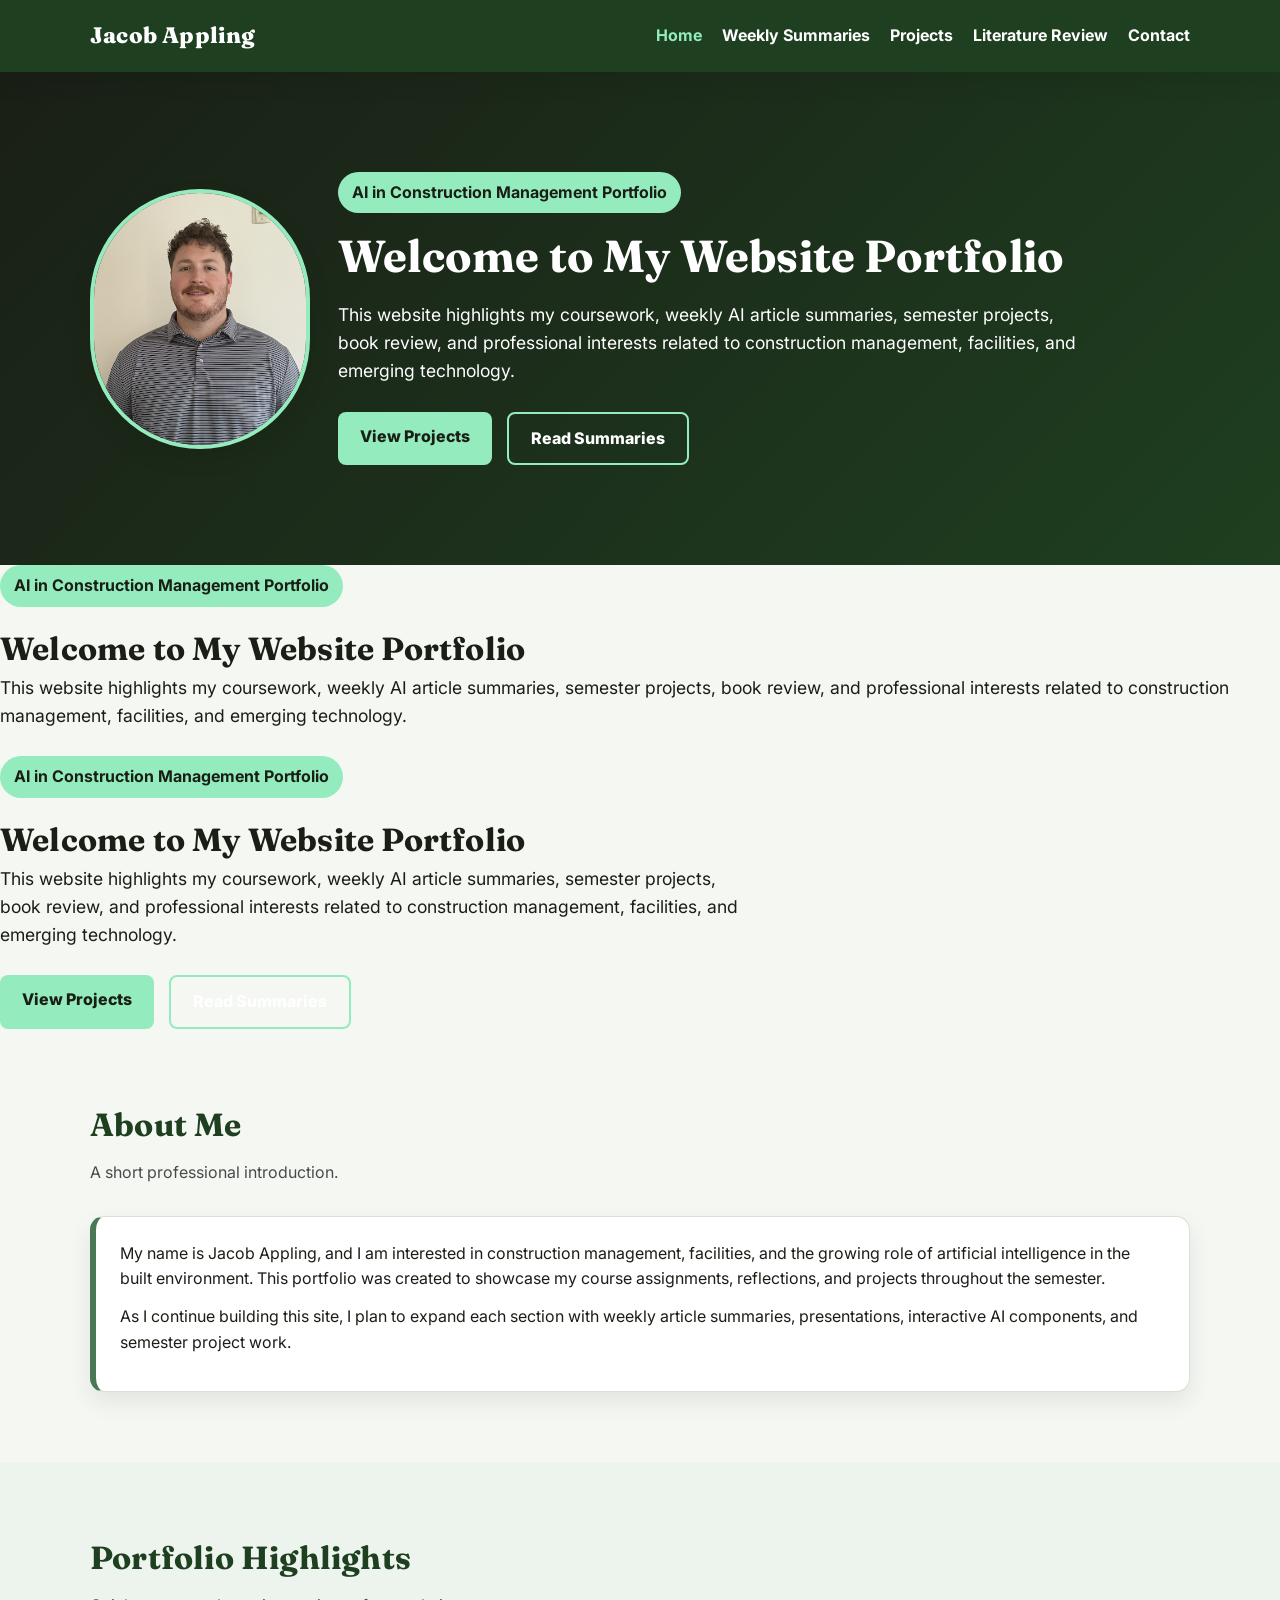
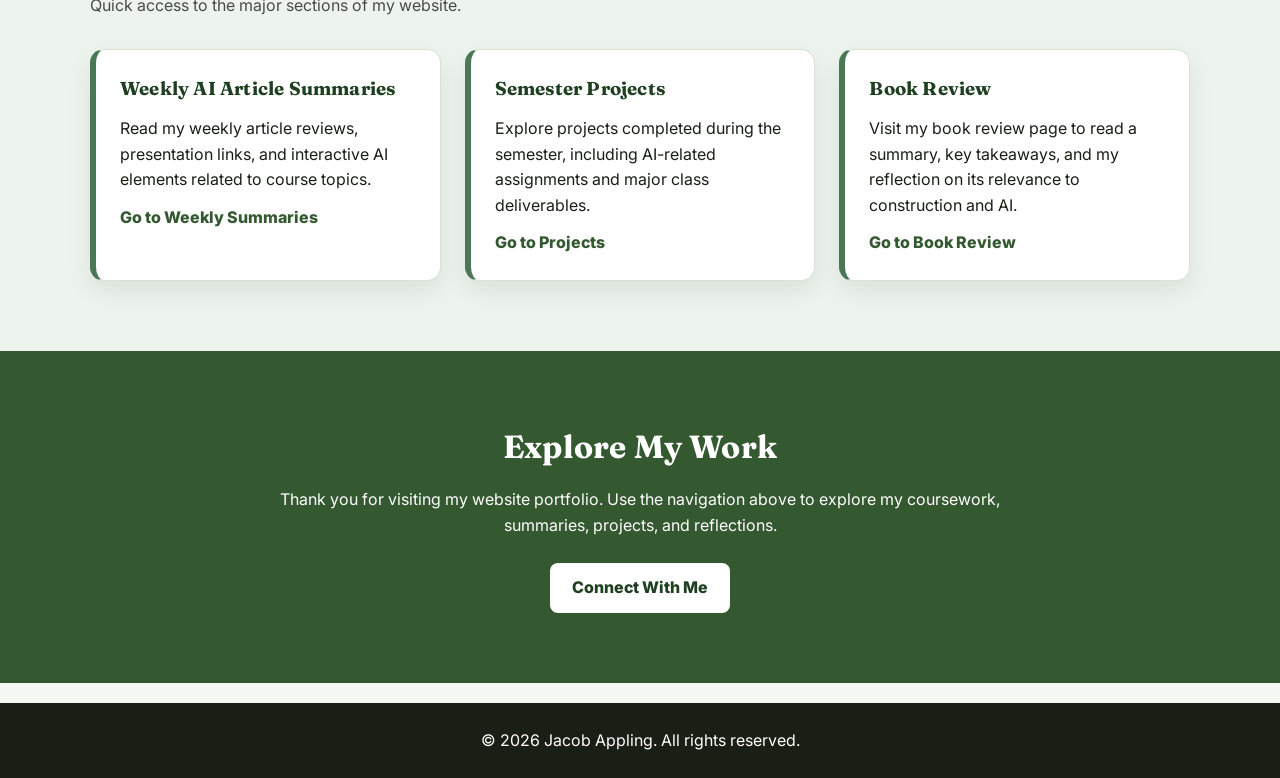
==== commit 7041e217: "Resolve merge conflicts" ====
--- a/index.html
+++ b/index.html
@@ -8,7 +8,7 @@
 
   <link rel="stylesheet" href="styles.css" />
 
-  <!-- Fonts -->
+  <!-- Fonts (paste here) -->
   <link rel="preconnect" href="https://fonts.googleapis.com">
   <link rel="preconnect" href="https://fonts.gstatic.com" crossorigin>
   <link href="https://fonts.googleapis.com/css2?family=Fraunces:opsz,wght@9..144,700;9..144,800&family=Inter:wght@400;500;600&display=swap" rel="stylesheet">
@@ -24,7 +24,7 @@
           <li><a href="index.html" class="active">Home</a></li>
           <li><a href="weekly-summaries.html">Weekly Summaries</a></li>
           <li><a href="projects.html">Projects</a></li>
-          <li><a href="book-review.html">Book Review</a></li>
+          <li><a href="book-review.html">Literature Review</a></li>
           <li><a href="contact.html">Contact</a></li>
         </ul>
       </nav>
@@ -34,12 +34,39 @@
   </header>
 
   <main>
-    <section class="hero">
-      <div class="container hero-layout">
-        <!-- LEFT: photo -->
-        <div class="hero-photo">
-          <img src="images/headshot.jpg" alt="Jacob Appling headshot" />
-        </div>
+   <section class="hero">
+  <div class="container hero-layout">
+
+    <!-- LEFT: photo -->
+   <div class="hero-photo">
+  <img src="images/headshot.jpg" alt="Jacob Appling headshot" />
+</div>
+
+    <!-- RIGHT: text -->
+    <div class="hero-content">
+      <p class="hero-tag">AI in Construction Management Portfolio</p>
+      <h1>Welcome to My Website Portfolio</h1>
+      <p class="hero-text">
+        This website highlights my coursework, weekly AI article summaries,
+        semester projects, book review, and professional interests related to
+        construction management, facilities, and emerging technology.
+      </p>
+
+      <div class="hero-buttons">
+        <a href="projects.html" class="btn btn-primary">View Projects</a>
+        <a href="weekly-summaries.html" class="btn btn-secondary">Read Summaries</a>
+      </div>
+    </div>
+
+  </div>
+</section>
+        <p class="hero-tag">AI in Construction Management Portfolio</p>
+        <h1>Welcome to My Website Portfolio</h1>
+        <p class="hero-text">
+          This website highlights my coursework, weekly AI article summaries,
+          semester projects, book review, and professional interests related to
+          construction management, facilities, and emerging technology.
+        </p>
 
         <!-- RIGHT: text -->
         <div class="hero-content">
@@ -141,4 +168,8 @@
 
   <script src="script.js"></script>
 </body>
-</html>+</html>
+
+  <script src="script.js"></script>
+</body>
+</html>
--- a/styles.css
+++ b/styles.css
@@ -411,4 +411,169 @@
   .hero h1, .page-banner h1 { font-size: 2rem; }
 
   .section { padding: 55px 0; }
-}+   /* Use the main title font for headings and navigation tabs across the whole site */
+h1,
+h2,
+h3,
+h4,
+h5,
+h6,
+.nav-logo,
+.nav-links a,
+.navbar a,
+.page-title,
+.section-title,
+.card-title,
+.btn {
+  font-family: "Fraunces", serif !important;
+}
+}
+.source-list {
+  margin-top: 1.5rem;
+}
+
+.source-item {
+  margin-top: 1.25rem;
+  padding-top: 1rem;
+  border-top: 1px solid rgba(30, 63, 32, 0.18);
+}
+
+.source-item h3 {
+  margin-bottom: 0.5rem;
+  color: var(--primary);
+  font-family: "Fraunces", serif;
+}
+
+.source-item p {
+  margin-bottom: 0.75rem;
+}
+/* Literature Review Page - readability upgrade */
+
+.literature-review-page {
+  background: #f5f7f2;
+  padding: 4rem 1.5rem;
+}
+
+.literature-review-page .container {
+  max-width: 1050px;
+  margin: 0 auto;
+}
+
+/* Main reviewed literature intro card */
+.literature-review-page .card {
+  background: #ffffff;
+  border-radius: 18px;
+  padding: 2rem;
+  margin-bottom: 1.75rem;
+  border: 1px solid rgba(30, 63, 32, 0.14);
+  border-left: 6px solid var(--primary);
+  box-shadow: 0 12px 30px rgba(26, 31, 22, 0.08);
+}
+
+/* Headings */
+.literature-review-page h2 {
+  font-size: 2rem;
+  margin-bottom: 1rem;
+  color: var(--primary);
+  line-height: 1.2;
+}
+
+.literature-review-page h3 {
+  font-size: 1.25rem;
+  margin-bottom: 0.75rem;
+  color: var(--primary);
+  line-height: 1.35;
+}
+
+/* Paragraph spacing */
+.literature-review-page p {
+  font-size: 1rem;
+  line-height: 1.75;
+  margin-bottom: 1rem;
+  max-width: 900px;
+}
+
+/* Makes the source articles look like individual readable cards */
+.source-list {
+  display: grid;
+  gap: 1.25rem;
+  margin-top: 2rem;
+}
+
+.source-item {
+  background: #f8fbf6;
+  border: 1px solid rgba(30, 63, 32, 0.14);
+  border-radius: 16px;
+  padding: 1.5rem;
+  transition: transform 0.2s ease, box-shadow 0.2s ease;
+}
+
+.source-item:hover {
+  transform: translateY(-3px);
+  box-shadow: 0 10px 24px rgba(26, 31, 22, 0.10);
+}
+
+.source-item h3 {
+  margin-bottom: 0.75rem;
+  font-size: 1.2rem;
+}
+
+.source-item p {
+  margin-bottom: 0.85rem;
+}
+
+/* Author line styling */
+.source-item p strong,
+.literature-review-page .card p strong {
+  color: var(--primary);
+}
+
+/* Key takeaways section */
+.literature-review-page .styled-list {
+  padding-left: 1.25rem;
+  margin-top: 1rem;
+}
+
+.literature-review-page .styled-list li {
+  margin-bottom: 1rem;
+  line-height: 1.7;
+  padding-left: 0.25rem;
+}
+
+/* Adds breathing room between big cards */
+.two-spacer {
+  margin-top: 1.75rem;
+}
+
+/* Optional: makes important intro topic stand out */
+.literature-review-page .card > p:first-of-type {
+  background: #eef7ec;
+  border-radius: 999px;
+  display: inline-block;
+  padding: 0.5rem 1rem;
+  margin-bottom: 1.25rem;
+  font-weight: 600;
+}
+
+/* Mobile-friendly */
+@media (max-width: 768px) {
+  .literature-review-page {
+    padding: 2.5rem 1rem;
+  }
+
+  .literature-review-page .card {
+    padding: 1.4rem;
+  }
+
+  .literature-review-page h2 {
+    font-size: 1.6rem;
+  }
+
+  .literature-review-page h3 {
+    font-size: 1.1rem;
+  }
+
+  .literature-review-page p {
+    font-size: 0.95rem;
+  }
+}
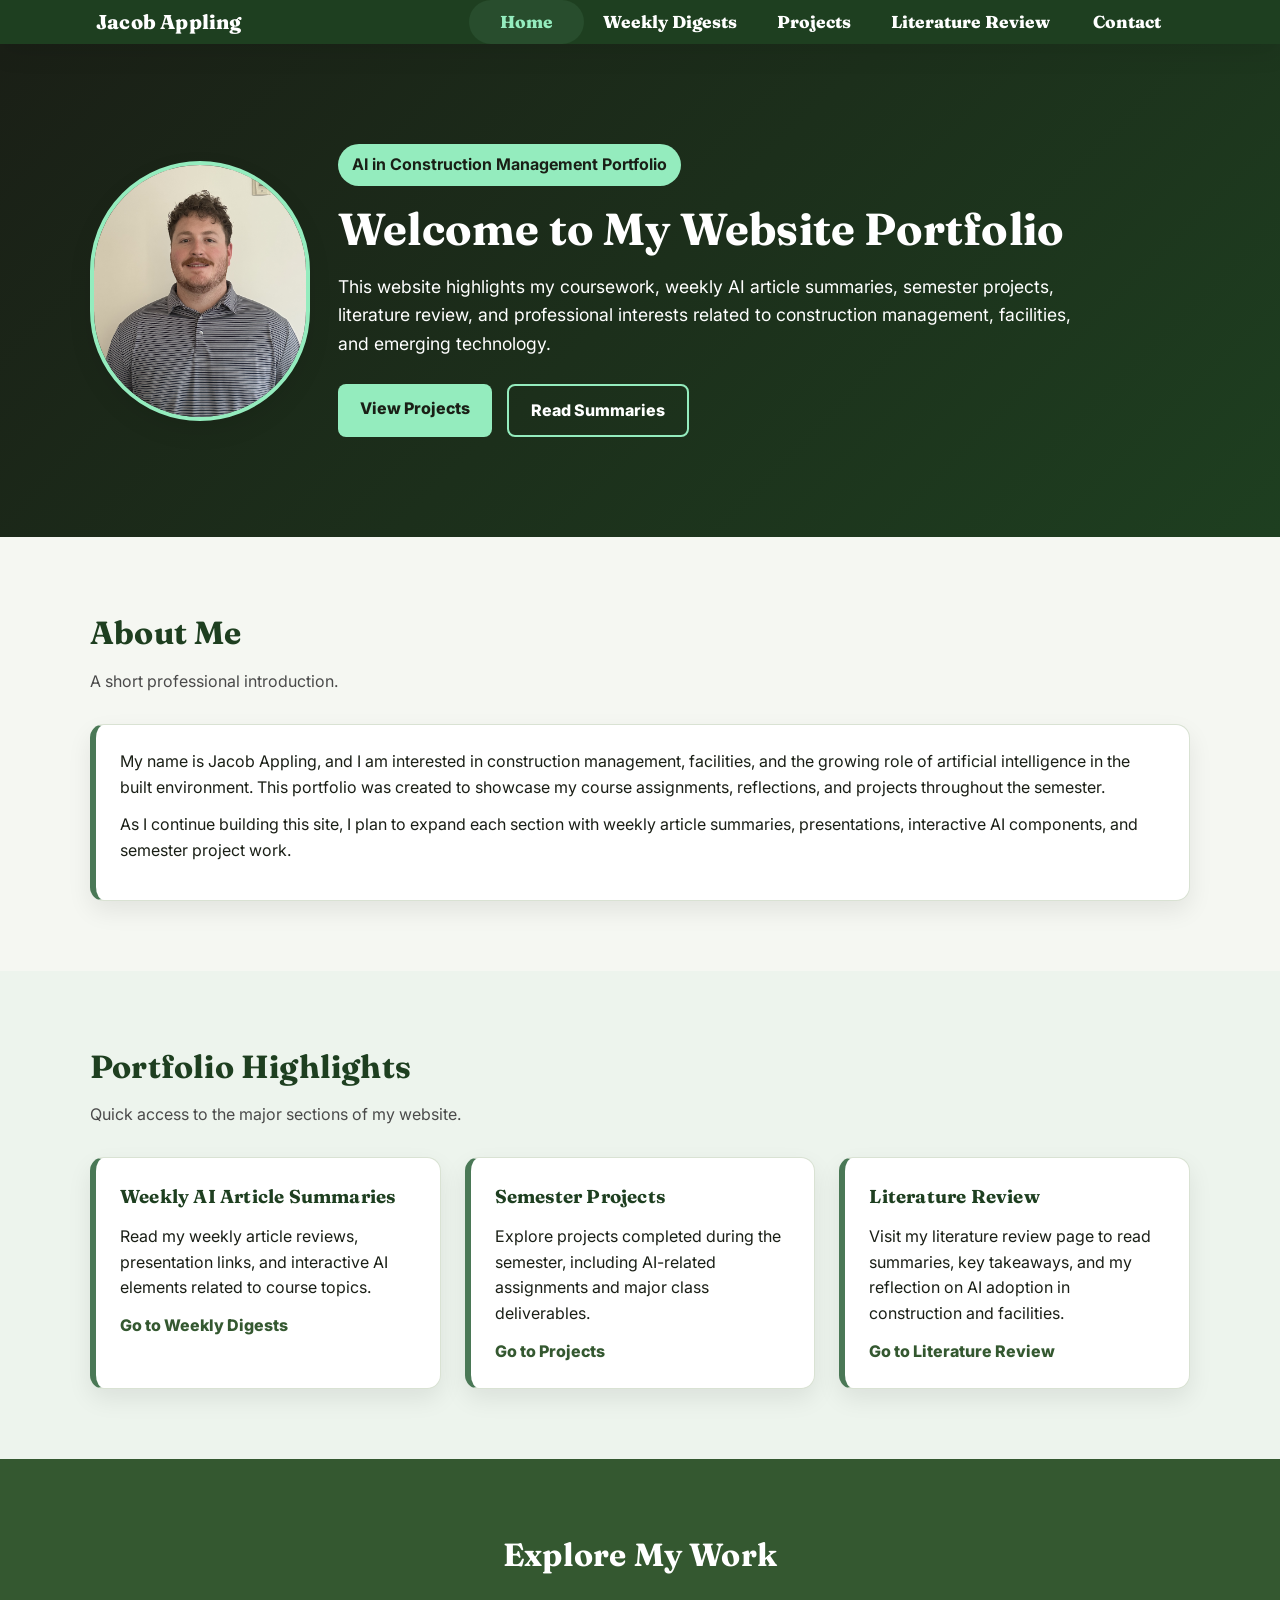
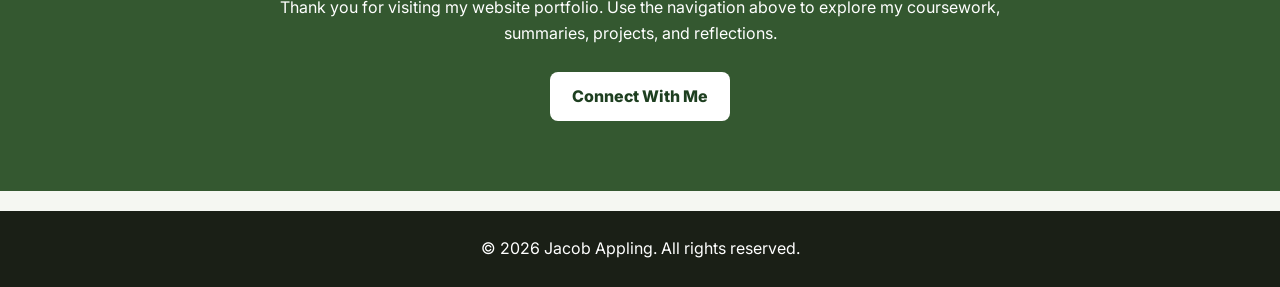
==== commit b585fe86: "Update weekly digest PDFs and page layout" ====
--- a/index.html
+++ b/index.html
@@ -4,14 +4,15 @@
   <meta charset="UTF-8" />
   <meta http-equiv="X-UA-Compatible" content="IE=edge" />
   <meta name="viewport" content="width=device-width, initial-scale=1.0" />
+
   <title>Jacob Appling | Portfolio Home</title>
 
   <link rel="stylesheet" href="styles.css" />
 
-  <!-- Fonts (paste here) -->
+  <!-- Google Fonts -->
   <link rel="preconnect" href="https://fonts.googleapis.com">
   <link rel="preconnect" href="https://fonts.gstatic.com" crossorigin>
-  <link href="https://fonts.googleapis.com/css2?family=Fraunces:opsz,wght@9..144,700;9..144,800&family=Inter:wght@400;500;600&display=swap" rel="stylesheet">
+  <link href="https://fonts.googleapis.com/css2?family=Fraunces:opsz,wght@9..144,700;9..144,800&family=Inter:wght@400;500;600;700&display=swap" rel="stylesheet">
 </head>
 
 <body>
@@ -22,7 +23,7 @@
       <nav class="navbar">
         <ul class="nav-links">
           <li><a href="index.html" class="active">Home</a></li>
-          <li><a href="weekly-summaries.html">Weekly Summaries</a></li>
+          <li><a href="weekly-summaries.html">Weekly Digests</a></li>
           <li><a href="projects.html">Projects</a></li>
           <li><a href="book-review.html">Literature Review</a></li>
           <li><a href="contact.html">Contact</a></li>
@@ -34,48 +35,22 @@
   </header>
 
   <main>
-   <section class="hero">
-  <div class="container hero-layout">
+    <section class="hero">
+      <div class="container hero-layout">
 
-    <!-- LEFT: photo -->
-   <div class="hero-photo">
-  <img src="images/headshot.jpg" alt="Jacob Appling headshot" />
-</div>
+        <div class="hero-photo">
+          <img src="images/headshot.jpg" alt="Jacob Appling headshot" />
+        </div>
 
-    <!-- RIGHT: text -->
-    <div class="hero-content">
-      <p class="hero-tag">AI in Construction Management Portfolio</p>
-      <h1>Welcome to My Website Portfolio</h1>
-      <p class="hero-text">
-        This website highlights my coursework, weekly AI article summaries,
-        semester projects, book review, and professional interests related to
-        construction management, facilities, and emerging technology.
-      </p>
-
-      <div class="hero-buttons">
-        <a href="projects.html" class="btn btn-primary">View Projects</a>
-        <a href="weekly-summaries.html" class="btn btn-secondary">Read Summaries</a>
-      </div>
-    </div>
-
-  </div>
-</section>
-        <p class="hero-tag">AI in Construction Management Portfolio</p>
-        <h1>Welcome to My Website Portfolio</h1>
-        <p class="hero-text">
-          This website highlights my coursework, weekly AI article summaries,
-          semester projects, book review, and professional interests related to
-          construction management, facilities, and emerging technology.
-        </p>
-
-        <!-- RIGHT: text -->
         <div class="hero-content">
           <p class="hero-tag">AI in Construction Management Portfolio</p>
+
           <h1>Welcome to My Website Portfolio</h1>
+
           <p class="hero-text">
             This website highlights my coursework, weekly AI article summaries,
-            semester projects, book review, and professional interests related to
-            construction management, facilities, and emerging technology.
+            semester projects, literature review, and professional interests related
+            to construction management, facilities, and emerging technology.
           </p>
 
           <div class="hero-buttons">
@@ -83,6 +58,7 @@
             <a href="weekly-summaries.html" class="btn btn-secondary">Read Summaries</a>
           </div>
         </div>
+
       </div>
     </section>
 
@@ -101,6 +77,7 @@
             showcase my course assignments, reflections, and projects throughout
             the semester.
           </p>
+
           <p>
             As I continue building this site, I plan to expand each section with
             weekly article summaries, presentations, interactive AI components,
@@ -124,7 +101,7 @@
               Read my weekly article reviews, presentation links, and interactive AI
               elements related to course topics.
             </p>
-            <a href="weekly-summaries.html" class="text-link">Go to Weekly Summaries</a>
+            <a href="weekly-summaries.html" class="text-link">Go to Weekly Digests</a>
           </article>
 
           <article class="card">
@@ -137,12 +114,12 @@
           </article>
 
           <article class="card">
-            <h3>Book Review</h3>
+            <h3>Literature Review</h3>
             <p>
-              Visit my book review page to read a summary, key takeaways, and my
-              reflection on its relevance to construction and AI.
+              Visit my literature review page to read summaries, key takeaways,
+              and my reflection on AI adoption in construction and facilities.
             </p>
-            <a href="book-review.html" class="text-link">Go to Book Review</a>
+            <a href="book-review.html" class="text-link">Go to Literature Review</a>
           </article>
         </div>
       </div>
@@ -168,8 +145,4 @@
 
   <script src="script.js"></script>
 </body>
-</html>
-
-  <script src="script.js"></script>
-</body>
-</html>
+</html>
--- a/styles.css
+++ b/styles.css
@@ -576,4 +576,93 @@
   .literature-review-page p {
     font-size: 0.95rem;
   }
-}
+}/* =====================================================
+   UNIFORM NAVIGATION TAB SIZE + POSITION FIX
+===================================================== */
+
+.site-header {
+  width: 100%;
+}
+
+.nav-container {
+  max-width: 1200px;
+  margin: 0 auto;
+  padding: 0 2rem;
+  display: flex;
+  align-items: center;
+  justify-content: space-between;
+}
+
+/* Keeps "Jacob Appling" from causing the tabs to shift */
+.logo {
+  min-width: 220px;
+  font-size: 1.25rem;
+  font-family: "Fraunces", serif !important;
+  font-weight: 800;
+}
+
+/* Keeps the nav tabs centered and consistent */
+.navbar {
+  flex: 1;
+  display: flex;
+  justify-content: flex-end;
+}
+
+.nav-links {
+  display: flex;
+  align-items: center;
+  justify-content: flex-end;
+  gap: 0.4rem;
+  margin: 0;
+  padding: 0;
+  list-style: none;
+}
+
+/* Makes each tab larger and more uniform */
+.nav-links a {
+  display: flex;
+  align-items: center;
+  justify-content: center;
+  min-width: 115px;
+  height: 44px;
+  padding: 0 0.8rem;
+  font-family: "Fraunces", serif !important;
+  font-size: 1.08rem;
+  font-weight: 800;
+  line-height: 1;
+  text-align: center;
+  white-space: nowrap;
+  border-radius: 999px;
+  transition: background-color 0.2s ease, color 0.2s ease;
+}
+
+/* Prevents the active page from changing the size/position */
+.nav-links a.active {
+  font-size: 1.08rem;
+  font-weight: 800;
+}
+
+/* Optional hover/active look */
+.nav-links a:hover,
+.nav-links a.active {
+  color: #94ECBE;
+  background-color: rgba(148, 236, 190, 0.08);
+}
+
+/* Mobile adjustment */
+@media (max-width: 800px) {
+  .nav-container {
+    padding: 0 1rem;
+  }
+
+  .logo {
+    min-width: auto;
+  }
+
+  .nav-links a {
+    min-width: auto;
+    height: auto;
+    justify-content: flex-start;
+    padding: 0.75rem 1rem;
+  }
+}
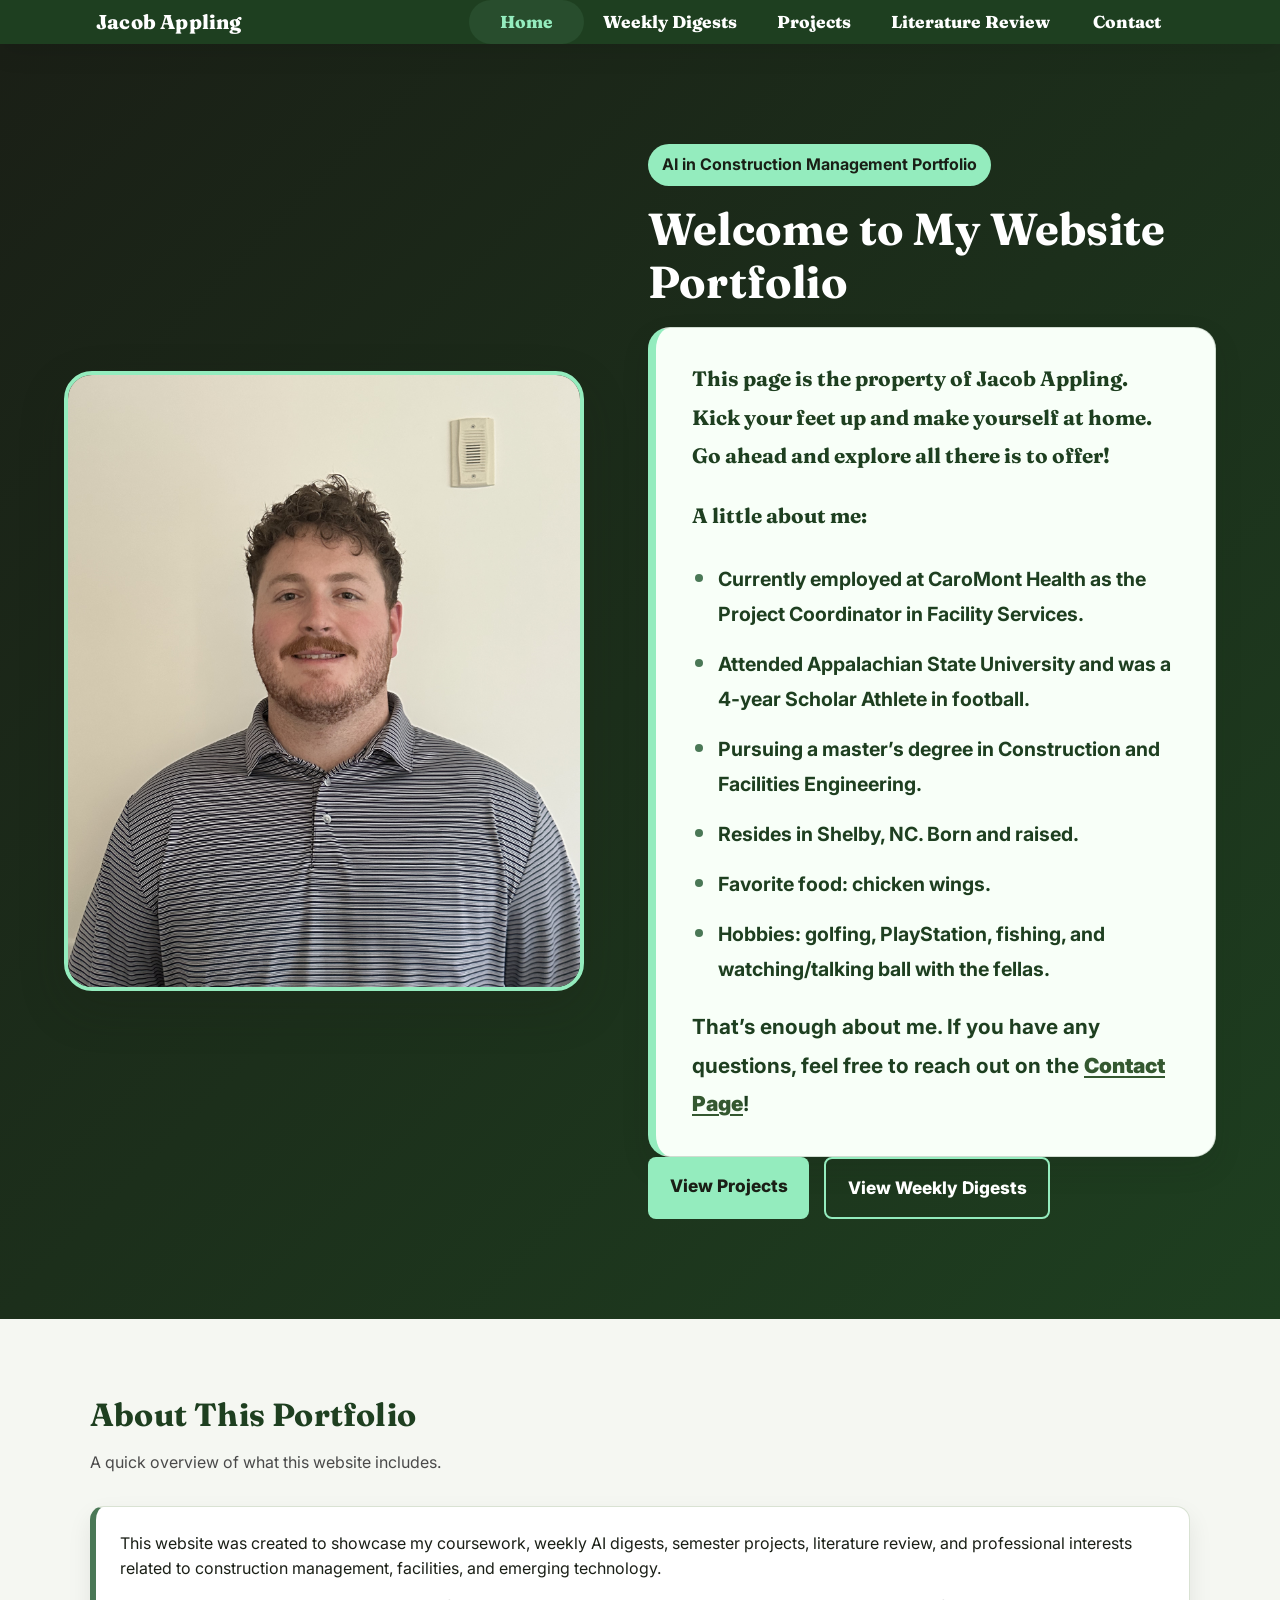
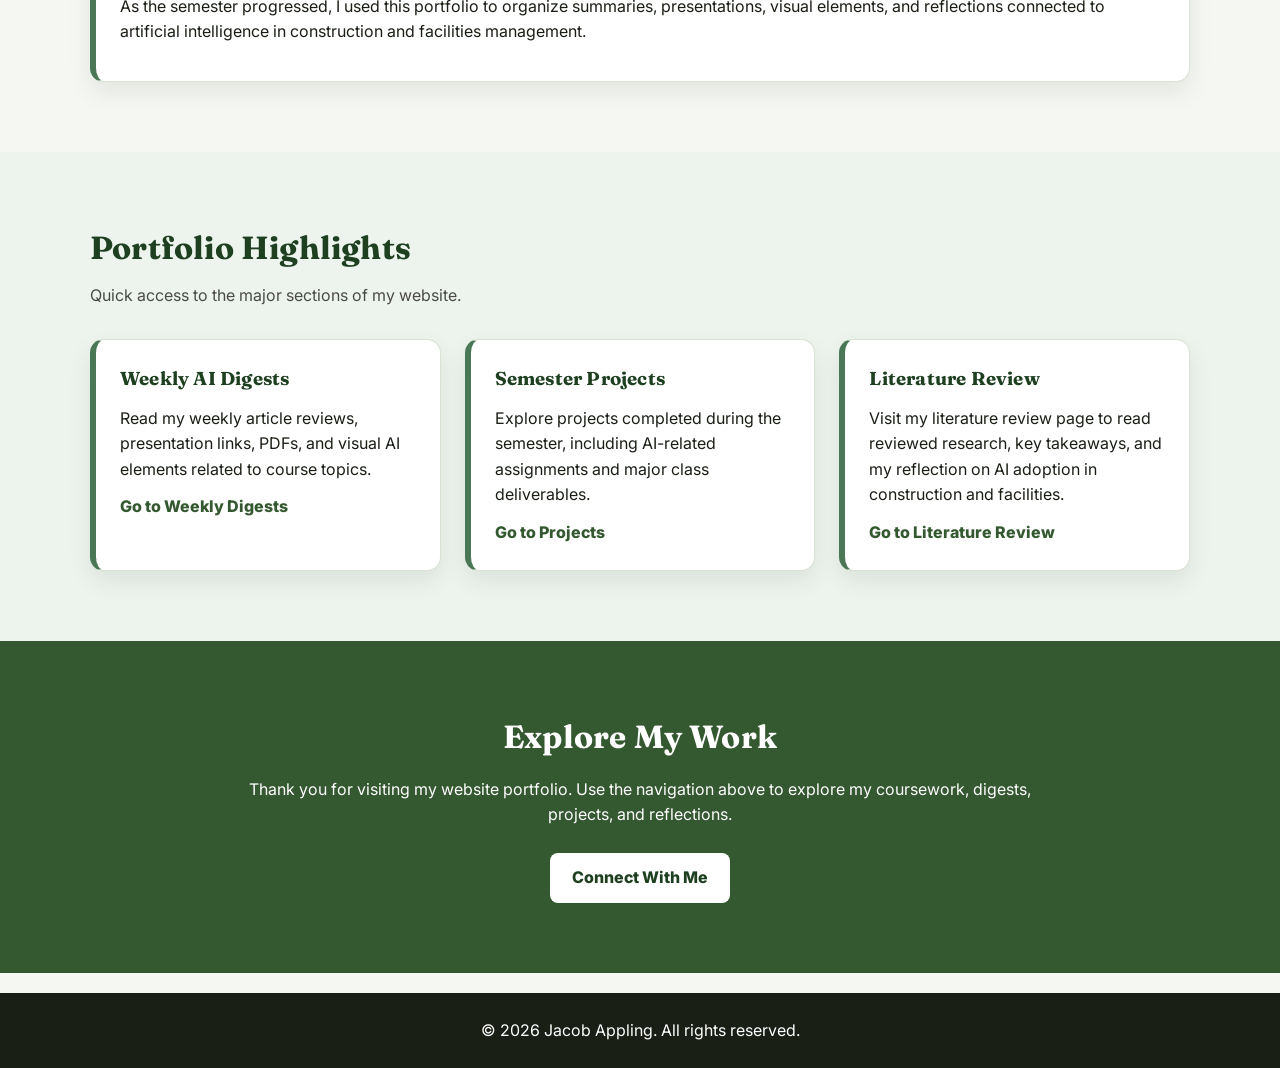
==== commit 3211fc62: "Update homepage" ====
--- a/index.html
+++ b/index.html
@@ -9,10 +9,161 @@
 
   <link rel="stylesheet" href="styles.css" />
 
-  <!-- Google Fonts -->
+  <!-- Fonts -->
   <link rel="preconnect" href="https://fonts.googleapis.com">
   <link rel="preconnect" href="https://fonts.gstatic.com" crossorigin>
   <link href="https://fonts.googleapis.com/css2?family=Fraunces:opsz,wght@9..144,700;9..144,800&family=Inter:wght@400;500;600;700&display=swap" rel="stylesheet">
+
+  <style>
+    /* =====================================================
+       HOMEPAGE HERO LAYOUT + INTRO STYLE
+    ===================================================== */
+
+    .hero .container,
+    .hero-layout {
+      max-width: 1450px !important;
+    }
+
+    .hero-layout {
+      display: grid !important;
+      grid-template-columns: minmax(360px, 520px) minmax(520px, 1fr) !important;
+      gap: 4rem !important;
+      align-items: center !important;
+    }
+
+    .hero-photo {
+      width: 100% !important;
+      max-width: 520px !important;
+    }
+
+    .hero-photo img {
+      width: 100% !important;
+      max-width: 520px !important;
+      height: 620px !important;
+      object-fit: cover !important;
+      object-position: center top !important;
+      border-radius: 28px !important;
+      display: block !important;
+      box-shadow: 0 18px 45px rgba(26, 31, 22, 0.22) !important;
+    }
+
+    .hero-intro-card {
+      max-width: 850px !important;
+      background: #f8fff8 !important;
+      border: 1px solid rgba(30, 63, 32, 0.18) !important;
+      border-left: 8px solid #94ECBE !important;
+      border-radius: 22px !important;
+      padding: 2rem 2.25rem !important;
+      margin-top: 1.1rem !important;
+      box-shadow: 0 12px 28px rgba(26, 31, 22, 0.12) !important;
+    }
+
+    .hero-main-welcome {
+      font-family: "Fraunces", serif !important;
+      font-size: 2.65rem !important;
+      line-height: 1.22 !important;
+      font-weight: 900 !important;
+      color: #1E3F20 !important;
+      margin-bottom: 1.35rem !important;
+    }
+
+    .hero-sub-intro {
+      font-family: "Fraunces", serif !important;
+      font-size: 1.55rem !important;
+      line-height: 1.4 !important;
+      font-weight: 900 !important;
+      color: #345830 !important;
+      margin-bottom: 0.75rem !important;
+    }
+
+    .hero-intro-card p {
+      color: #1E3F20 !important;
+      font-weight: 700 !important;
+    }
+
+    .hero-bio-list {
+      padding-left: 1.6rem !important;
+      margin: 1.25rem 0 1.35rem !important;
+    }
+
+    .hero-bio-list li {
+      font-size: 1.22rem !important;
+      line-height: 1.8 !important;
+      margin-bottom: 0.55rem !important;
+      color: #1E3F20 !important;
+      font-weight: 700 !important;
+    }
+
+    .hero-bio-list li::marker {
+      color: #4A7856 !important;
+      font-size: 1.25em;
+    }
+
+    .hero-closing {
+      font-size: 1.3rem !important;
+      line-height: 1.8 !important;
+      color: #1E3F20 !important;
+      font-weight: 800 !important;
+      margin-bottom: 0 !important;
+    }
+
+    .hero-closing a {
+      color: #345830 !important;
+      font-weight: 900 !important;
+      text-decoration: underline;
+      text-decoration-thickness: 2px;
+      text-underline-offset: 3px;
+    }
+
+    .hero-buttons .btn {
+      font-size: 1.08rem !important;
+      padding: 0.95rem 1.35rem !important;
+    }
+
+    @media (max-width: 1000px) {
+      .hero-layout {
+        grid-template-columns: 1fr !important;
+        gap: 2rem !important;
+      }
+
+      .hero-photo {
+        max-width: 420px !important;
+        margin: 0 auto !important;
+      }
+
+      .hero-photo img {
+        max-width: 420px !important;
+        height: 500px !important;
+      }
+
+      .hero-intro-card {
+        max-width: 100% !important;
+      }
+    }
+
+    @media (max-width: 650px) {
+      .hero-photo img {
+        height: 420px !important;
+      }
+
+      .hero-intro-card {
+        padding: 1.4rem !important;
+      }
+
+      .hero-main-welcome {
+        font-size: 1.85rem !important;
+      }
+
+      .hero-sub-intro {
+        font-size: 1.25rem !important;
+      }
+
+      .hero-bio-list li,
+      .hero-closing {
+        font-size: 1.05rem !important;
+      }
+    }
+  </style>
 </head>
 
 <body>
@@ -38,50 +189,69 @@
     <section class="hero">
       <div class="container hero-layout">
 
+        <!-- LEFT: photo -->
         <div class="hero-photo">
           <img src="images/headshot.jpg" alt="Jacob Appling headshot" />
         </div>
 
+        <!-- RIGHT: text -->
         <div class="hero-content">
           <p class="hero-tag">AI in Construction Management Portfolio</p>
 
           <h1>Welcome to My Website Portfolio</h1>
 
-          <p class="hero-text">
-            This website highlights my coursework, weekly AI article summaries,
+          <div class="hero-intro-card">
+            <p class="hero-main-welcome">
+              This page is the property of Jacob Appling. Kick your feet up and make yourself
+              at home. Go ahead and explore all there is to offer!
+            </p>
+
+            <p class="hero-sub-intro">
+              A little about me:
+            </p>
+
+            <ul class="hero-bio-list">
+              <li>Currently employed at CaroMont Health as the Project Coordinator in Facility Services.</li>
+              <li>Attended Appalachian State University and was a 4-year Scholar Athlete in football.</li>
+              <li>Pursuing a master’s degree in Construction and Facilities Engineering.</li>
+              <li>Resides in Shelby, NC. Born and raised.</li>
+              <li>Favorite food: chicken wings.</li>
+              <li>Hobbies: golfing, PlayStation, fishing, and watching/talking ball with the fellas.</li>
+            </ul>
+
+            <p class="hero-closing">
+              That’s enough about me. If you have any questions, feel free to reach out on the
+              <a href="contact.html">Contact Page</a>!
+            </p>
+          </div>
+
+          <div class="hero-buttons">
+            <a href="projects.html" class="btn btn-primary">View Projects</a>
+            <a href="weekly-summaries.html" class="btn btn-secondary">View Weekly Digests</a>
+          </div>
+        </div>
+
+      </div>
+    </section>
+
+    <section class="section">
+      <div class="container">
+        <div class="section-heading">
+          <h2>About This Portfolio</h2>
+          <p>A quick overview of what this website includes.</p>
+        </div>
+
+        <div class="card">
+          <p>
+            This website was created to showcase my coursework, weekly AI digests,
             semester projects, literature review, and professional interests related
             to construction management, facilities, and emerging technology.
           </p>
 
-          <div class="hero-buttons">
-            <a href="projects.html" class="btn btn-primary">View Projects</a>
-            <a href="weekly-summaries.html" class="btn btn-secondary">Read Summaries</a>
-          </div>
-        </div>
-
-      </div>
-    </section>
-
-    <section class="section">
-      <div class="container">
-        <div class="section-heading">
-          <h2>About Me</h2>
-          <p>A short professional introduction.</p>
-        </div>
-
-        <div class="card">
           <p>
-            My name is Jacob Appling, and I am interested in construction
-            management, facilities, and the growing role of artificial
-            intelligence in the built environment. This portfolio was created to
-            showcase my course assignments, reflections, and projects throughout
-            the semester.
-          </p>
-
-          <p>
-            As I continue building this site, I plan to expand each section with
-            weekly article summaries, presentations, interactive AI components,
-            and semester project work.
+            As the semester progressed, I used this portfolio to organize summaries,
+            presentations, visual elements, and reflections connected to artificial
+            intelligence in construction and facilities management.
           </p>
         </div>
       </div>
@@ -96,9 +266,9 @@
 
         <div class="card-grid">
           <article class="card">
-            <h3>Weekly AI Article Summaries</h3>
+            <h3>Weekly AI Digests</h3>
             <p>
-              Read my weekly article reviews, presentation links, and interactive AI
+              Read my weekly article reviews, presentation links, PDFs, and visual AI
               elements related to course topics.
             </p>
             <a href="weekly-summaries.html" class="text-link">Go to Weekly Digests</a>
@@ -116,7 +286,7 @@
           <article class="card">
             <h3>Literature Review</h3>
             <p>
-              Visit my literature review page to read summaries, key takeaways,
+              Visit my literature review page to read reviewed research, key takeaways,
               and my reflection on AI adoption in construction and facilities.
             </p>
             <a href="book-review.html" class="text-link">Go to Literature Review</a>
@@ -130,7 +300,7 @@
         <h2>Explore My Work</h2>
         <p>
           Thank you for visiting my website portfolio. Use the navigation above
-          to explore my coursework, summaries, projects, and reflections.
+          to explore my coursework, digests, projects, and reflections.
         </p>
         <a href="contact.html" class="btn btn-light">Connect With Me</a>
       </div>
--- a/styles.css
+++ b/styles.css
@@ -665,4 +665,186 @@
     justify-content: flex-start;
     padding: 0.75rem 1rem;
   }
-}
+}/* =====================================================
+   HOMEPAGE HERO SIZE + READABILITY UPGRADE
+===================================================== */
+
+/* Makes the homepage content area wider */
+.hero .container,
+.hero-layout {
+  max-width: 1450px !important;
+}
+
+/* Gives the image and text more room */
+.hero-layout {
+  display: grid !important;
+  grid-template-columns: minmax(360px, 520px) minmax(520px, 1fr) !important;
+  gap: 4rem !important;
+  align-items: center !important;
+}
+
+/* Makes the photo about 2x larger */
+.hero-photo {
+  width: 100% !important;
+  max-width: 520px !important;
+}
+
+.hero-photo img {
+  width: 100% !important;
+  max-width: 520px !important;
+  height: 620px !important;
+  object-fit: cover !important;
+  object-position: center top !important;
+  border-radius: 28px !important;
+  display: block !important;
+  box-shadow: 0 18px 45px rgba(26, 31, 22, 0.22) !important;
+}
+
+/* Makes the text box/window larger */
+.hero-intro-card {
+  max-width: 800px !important;
+  padding: 2rem 2.25rem !important;
+  border-radius: 22px !important;
+}
+
+/* Makes the intro text easier to read */
+.hero-intro-card p {
+  font-size: 1.3rem !important;
+  line-height: 1.85 !important;
+}
+
+/* Makes the bullet list larger */
+.hero-bio-list {
+  padding-left: 1.6rem !important;
+  margin: 1.25rem 0 1.35rem !important;
+}
+
+.hero-bio-list li {
+  font-size: 1.22rem !important;
+  line-height: 1.8 !important;
+  margin-bottom: 0.55rem !important;
+}
+
+/* Makes the closing sentence stand out */
+.hero-closing {
+  font-size: 1.3rem !important;
+  line-height: 1.8 !important;
+}
+
+/* Slightly larger hero buttons */
+.hero-buttons .btn {
+  font-size: 1.08rem !important;
+  padding: 0.95rem 1.35rem !important;
+}
+
+/* Keeps it from breaking on smaller screens */
+@media (max-width: 1000px) {
+  .hero-layout {
+    grid-template-columns: 1fr !important;
+    gap: 2rem !important;
+  }
+
+  .hero-photo {
+    max-width: 420px !important;
+    margin: 0 auto !important;
+  }
+
+  .hero-photo img {
+    max-width: 420px !important;
+    height: 500px !important;
+  }
+
+  .hero-intro-card {
+    max-width: 100% !important;
+  }
+}
+
+@media (max-width: 650px) {
+  .hero-photo img {
+    height: 420px !important;
+  }
+
+  .hero-intro-card {
+    padding: 1.4rem !important;
+  }
+
+  .hero-intro-card p,
+  .hero-bio-list li,
+  .hero-closing {
+    font-size: 1.05rem !important;
+  }
+}/* =====================================================
+   HOMEPAGE INTRO TEXT COLOR + WEIGHT UPGRADE
+===================================================== */
+
+.hero-intro-card {
+  background: #f8fff8 !important;
+  border-left: 8px solid #94ECBE !important;
+}
+
+/* Main intro paragraph */
+.hero-intro-card p {
+  color: #1E3F20 !important;
+  font-weight: 700 !important;
+}
+
+/* Bullet list text */
+.hero-bio-list li {
+  color: #1E3F20 !important;
+  font-weight: 700 !important;
+}
+
+/* Bullet points themselves */
+.hero-bio-list li::marker {
+  color: #4A7856 !important;
+  font-size: 1.25em;
+}
+
+/* Closing sentence */
+.hero-closing {
+  color: #1E3F20 !important;
+  font-weight: 800 !important;
+}
+
+/* Contact Page link */
+.hero-closing a {
+  color: #345830 !important;
+  font-weight: 900 !important;
+  text-decoration-thickness: 2px;
+}
+
+/* Optional: make important words feel richer */
+.hero-intro-card strong {
+  color: #1E3F20 !important;
+  font-weight: 900 !important;
+}/* =====================================================
+   HOMEPAGE BIG WELCOME TEXT
+===================================================== */
+
+.hero-main-welcome {
+  font-family: "Fraunces", serif !important;
+  font-size: 2.35rem !important;
+  line-height: 1.25 !important;
+  font-weight: 900 !important;
+  color: #1E3F20 !important;
+  margin-bottom: 1.25rem !important;
+}
+
+.hero-sub-intro {
+  font-family: "Fraunces", serif !important;
+  font-size: 1.45rem !important;
+  line-height: 1.4 !important;
+  font-weight: 900 !important;
+  color: #345830 !important;
+  margin-bottom: 0.75rem !important;
+}
+
+@media (max-width: 768px) {
+  .hero-main-welcome {
+    font-size: 1.75rem !important;
+  }
+
+  .hero-sub-intro {
+    font-size: 1.25rem !important;
+  }
+}
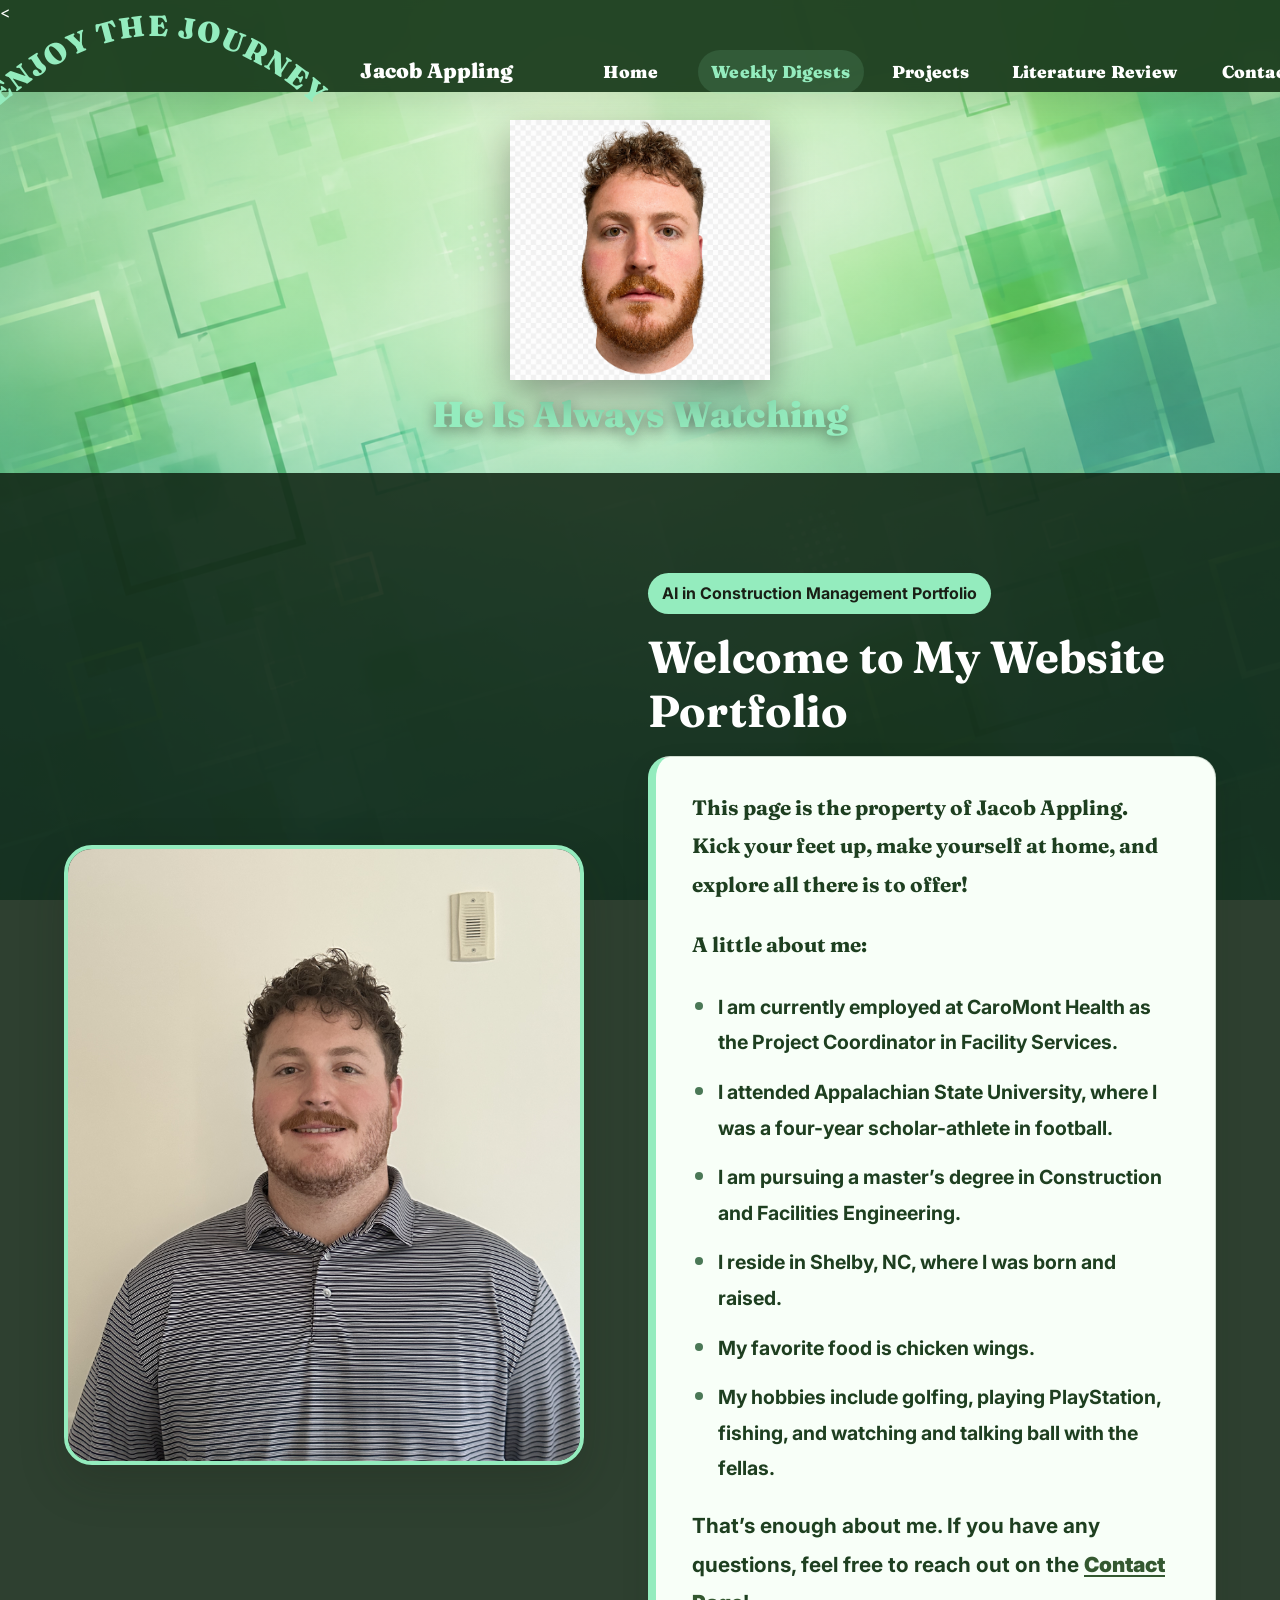
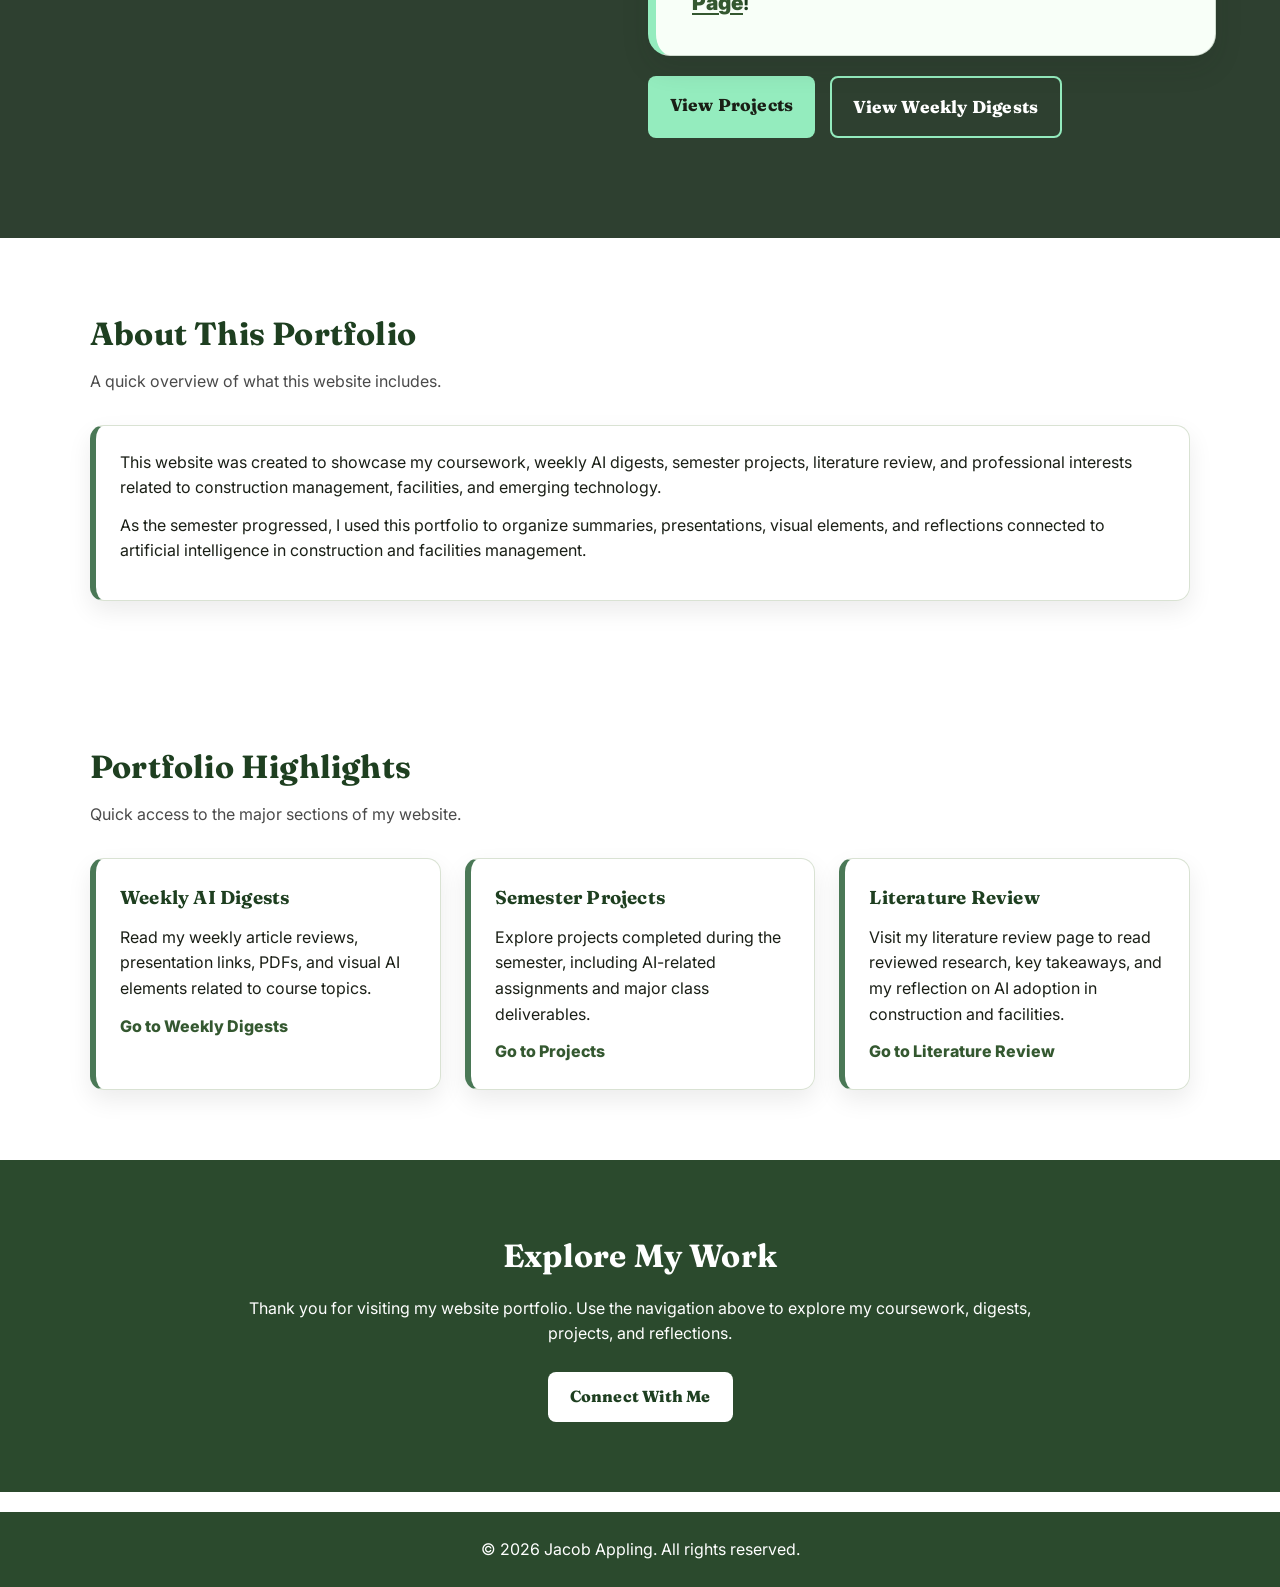
==== commit 3e9e8751: "Updated website" ====
--- a/index.html
+++ b/index.html
@@ -15,6 +15,96 @@
   <link href="https://fonts.googleapis.com/css2?family=Fraunces:opsz,wght@9..144,700;9..144,800&family=Inter:wght@400;500;600;700&display=swap" rel="stylesheet">
 
   <style>
+    /* =====================================================
+       HOMEPAGE WATCHER SECTION
+       Built directly into index.html so it overrides styles.css
+    ===================================================== */
+
+    #watcher-section {
+      background: transparent !important;
+      padding: 28px 0 38px !important;
+      margin: 0 !important;
+    }
+
+    #watcher-section .watcher-container {
+      width: 90% !important;
+      max-width: 1100px !important;
+      margin: 0 auto !important;
+      display: flex !important;
+      justify-content: center !important;
+      align-items: center !important;
+      text-align: center !important;
+    }
+
+    #watcher-stage {
+      width: 280px !important;
+      max-width: 280px !important;
+      min-height: auto !important;
+      height: auto !important;
+      margin: 0 auto !important;
+      padding: 0 !important;
+      display: flex !important;
+      flex-direction: column !important;
+      justify-content: center !important;
+      align-items: center !important;
+      background: transparent !important;
+      border: none !important;
+      box-shadow: none !important;
+      overflow: visible !important;
+    }
+
+    #watcher-face {
+      width: 260px !important;
+      max-width: 260px !important;
+      height: auto !important;
+      max-height: 260px !important;
+      object-fit: contain !important;
+      display: block !important;
+      margin: 0 auto !important;
+      background: transparent !important;
+      border: none !important;
+      box-shadow: none !important;
+      filter: drop-shadow(0 16px 20px rgba(0, 0, 0, 0.35)) !important;
+      transition: opacity 0.08s ease !important;
+      user-select: none !important;
+      pointer-events: none !important;
+    }
+
+    #watcher-stage .watcher-caption {
+      margin-top: 0.95rem !important;
+      margin-bottom: 0 !important;
+      color: #94ECBE !important;
+      font-family: "Fraunces", serif !important;
+      font-size: 2.25rem !important;
+      font-weight: 900 !important;
+      line-height: 1.1 !important;
+      text-align: center !important;
+      text-shadow: 0 4px 14px rgba(0, 0, 0, 0.45) !important;
+      white-space: nowrap !important;
+    }
+
+    @media (max-width: 700px) {
+      #watcher-section {
+        padding: 22px 0 30px !important;
+      }
+
+      #watcher-stage {
+        width: 210px !important;
+        max-width: 210px !important;
+      }
+
+      #watcher-face {
+        width: 190px !important;
+        max-width: 190px !important;
+        max-height: 190px !important;
+      }
+
+      #watcher-stage .watcher-caption {
+        font-size: 1.45rem !important;
+        white-space: normal !important;
+      }
+    }
+
     /* =====================================================
        HOMEPAGE HERO LAYOUT + INTRO STYLE
     ===================================================== */
@@ -168,13 +258,24 @@
 
 <body>
   <header class="site-header">
-    <div class="container nav-container">
-      <a href="index.html" class="logo">Jacob Appling</a>
+    <<div class="container nav-container">
+  <div class="journey-arch" aria-hidden="true">
+  <svg viewBox="0 0 420 180" xmlns="http://www.w3.org/2000/svg">
+    <path id="journey-curve" d="M30 145 Q210 -35 390 145" fill="none"/>
+    <text>
+      <textPath href="#journey-curve" startOffset="50%" text-anchor="middle">
+        ENJOY THE JOURNEY
+      </textPath>
+    </text>
+  </svg>
+</div>
+
+  <a href="index.html" class="logo">Jacob Appling</a>
 
       <nav class="navbar">
         <ul class="nav-links">
-          <li><a href="index.html" class="active">Home</a></li>
-          <li><a href="weekly-summaries.html">Weekly Digests</a></li>
+          <li><a href="index.html">Home</a></li>
+          <li><a href="weekly-summaries.html" class="active">Weekly Digests</a></li>
           <li><a href="projects.html">Projects</a></li>
           <li><a href="book-review.html">Literature Review</a></li>
           <li><a href="contact.html">Contact</a></li>
@@ -184,8 +285,25 @@
       <button id="menu-toggle" class="menu-toggle" aria-label="Open navigation menu">☰</button>
     </div>
   </header>
-
   <main>
+    <section class="watcher-section" id="watcher-section">
+      <div class="container watcher-container">
+
+        <div class="watcher-stage" id="watcher-stage">
+          <img
+            id="watcher-face"
+            class="watcher-face"
+            src="images/face-center.png"
+            alt="Interactive floating head that follows the mouse"
+            style="width:260px !important; max-width:260px !important; height:auto !important; max-height:260px !important; object-fit:contain !important;"
+          />
+
+          <p class="watcher-caption">He Is Always Watching</p>
+        </div>
+
+      </div>
+    </section>
+
     <section class="hero">
       <div class="container hero-layout">
 
@@ -202,8 +320,8 @@
 
           <div class="hero-intro-card">
             <p class="hero-main-welcome">
-              This page is the property of Jacob Appling. Kick your feet up and make yourself
-              at home. Go ahead and explore all there is to offer!
+              This page is the property of Jacob Appling. Kick your feet up, make yourself
+              at home, and explore all there is to offer!
             </p>
 
             <p class="hero-sub-intro">
@@ -211,12 +329,12 @@
             </p>
 
             <ul class="hero-bio-list">
-              <li>Currently employed at CaroMont Health as the Project Coordinator in Facility Services.</li>
-              <li>Attended Appalachian State University and was a 4-year Scholar Athlete in football.</li>
-              <li>Pursuing a master’s degree in Construction and Facilities Engineering.</li>
-              <li>Resides in Shelby, NC. Born and raised.</li>
-              <li>Favorite food: chicken wings.</li>
-              <li>Hobbies: golfing, PlayStation, fishing, and watching/talking ball with the fellas.</li>
+              <li>I am currently employed at CaroMont Health as the Project Coordinator in Facility Services.</li>
+              <li>I attended Appalachian State University, where I was a four-year scholar-athlete in football.</li>
+              <li>I am pursuing a master’s degree in Construction and Facilities Engineering.</li>
+              <li>I reside in Shelby, NC, where I was born and raised.</li>
+              <li>My favorite food is chicken wings.</li>
+              <li>My hobbies include golfing, playing PlayStation, fishing, and watching and talking ball with the fellas.</li>
             </ul>
 
             <p class="hero-closing">
@@ -314,5 +432,83 @@
   </footer>
 
   <script src="script.js"></script>
+
+  <script>
+    const watcherFace = document.getElementById("watcher-face");
+    const watcherStage = document.getElementById("watcher-stage");
+
+    const watcherImages = {
+      center: "images/face-center.png",
+      ten: "images/face-10.png",
+      twelve: "images/face-12.png",
+      two: "images/face-2.png",
+      four: "images/face-4.png",
+      six: "images/face-6.png",
+      eight: "images/face-8.png"
+    };
+
+    Object.values(watcherImages).forEach((src) => {
+      const img = new Image();
+      img.src = src;
+    });
+
+    let currentWatcherImage = watcherImages.center;
+
+    function setWatcherImage(src) {
+      if (!watcherFace || currentWatcherImage === src) return;
+
+      currentWatcherImage = src;
+      watcherFace.style.opacity = "0.65";
+
+      window.setTimeout(() => {
+        watcherFace.src = src;
+        watcherFace.style.opacity = "1";
+      }, 45);
+    }
+
+    function updateWatcherFace(event) {
+      if (!watcherStage || !watcherFace) return;
+
+      const rect = watcherStage.getBoundingClientRect();
+      const centerX = rect.left + rect.width / 2;
+      const centerY = rect.top + rect.height / 2;
+
+      const dx = event.clientX - centerX;
+      const dy = event.clientY - centerY;
+
+      const distance = Math.sqrt(dx * dx + dy * dy);
+      const centerRadius = Math.min(rect.width, rect.height) * 0.14;
+
+      if (distance < centerRadius) {
+        setWatcherImage(watcherImages.center);
+        return;
+      }
+
+      const angle = Math.atan2(dy, dx) * (180 / Math.PI);
+
+      if (angle >= -120 && angle < -60) {
+        setWatcherImage(watcherImages.twelve);
+      } else if (angle >= -60 && angle < 0) {
+        setWatcherImage(watcherImages.two);
+      } else if (angle >= 0 && angle < 60) {
+        setWatcherImage(watcherImages.four);
+      } else if (angle >= 60 && angle < 120) {
+        setWatcherImage(watcherImages.six);
+      } else if (angle >= 120 && angle <= 180) {
+        setWatcherImage(watcherImages.eight);
+      } else {
+        setWatcherImage(watcherImages.ten);
+      }
+    }
+
+    window.addEventListener("mousemove", updateWatcherFace);
+
+    if (watcherStage) {
+      watcherStage.addEventListener("mouseleave", () => {
+        setWatcherImage(watcherImages.center);
+      });
+    }
+  </script>
+
 </body>
 </html>
--- a/styles.css
+++ b/styles.css
@@ -1,3 +1,8 @@
+/* =====================================================
+   JACOB APPLING PORTFOLIO - CLEAN GLOBAL STYLES
+   Replace the entire styles.css file with this.
+===================================================== */
+
 /* =========================
    Theme + Variables
 ========================= */
@@ -14,6 +19,11 @@
   --color-border: #d9e2d3;
 
   --shadow: 0 10px 25px rgba(0, 0, 0, 0.08);
+  --shadow-strong: 0 14px 34px rgba(26, 31, 22, 0.12);
+
+  --header-height: 92px;
+  --mobile-header-height: 58px;
+  --banner-height: 230px;
 }
 
 /* =========================
@@ -25,23 +35,46 @@
   box-sizing: border-box;
 }
 
-html { scroll-behavior: smooth; }
+html {
+  scroll-behavior: smooth;
+  min-height: 100%;
+}
 
 body {
-  font-family: "Inter", Arial, Helvetica, sans-serif; /* body font */
-  background-color: var(--color-light);
+  min-height: 100vh;
+  font-family: "Inter", Arial, Helvetica, sans-serif;
   color: var(--color-text);
   line-height: 1.6;
-}
-
-h1, h2, h3, .logo {
-  font-family: "Fraunces", serif; /* heading font */
+  background-image:
+    linear-gradient(rgba(245, 247, 242, 0.18), rgba(245, 247, 242, 0.18)),
+    url("images/site-background.png");
+  background-size: cover;
+  background-position: center center;
+  background-repeat: no-repeat;
+  background-attachment: fixed;
+}
+
+h1,
+h2,
+h3,
+h4,
+h5,
+h6,
+.logo,
+.nav-links a,
+.navbar a,
+.btn {
+  font-family: "Fraunces", serif !important;
   letter-spacing: 0.2px;
 }
 
 img {
   max-width: 100%;
   display: block;
+}
+
+a {
+  color: inherit;
 }
 
 .container {
@@ -50,55 +83,136 @@
   margin: 0 auto;
 }
 
-.section { padding: 70px 0; }
-
-.alt-section { background-color: #edf4ed; }
-
-.two-spacer { margin-top: 24px; }
-
-/* =========================
-   Header / Nav
-========================= */
+main,
+.section,
+.alt-section,
+.digest-showcase-section,
+.literature-review-page,
+.review-showcase {
+  background: transparent !important;
+}
+
+.section {
+  padding: 70px 0;
+}
+
+.two-spacer {
+  margin-top: 24px;
+}
+
+/* =====================================================
+   GLOBAL HEADER / NAVIGATION
+===================================================== */
 .site-header {
-  background-color: var(--color-primary);
+  height: var(--header-height);
+  min-height: var(--header-height);
+  max-height: var(--header-height);
+  background-color: rgba(30, 63, 32, 0.96);
   color: var(--color-white);
   position: sticky;
   top: 0;
   z-index: 1000;
+  overflow: visible;
   box-shadow: var(--shadow);
+  backdrop-filter: blur(5px);
+  -webkit-backdrop-filter: blur(5px);
 }
 
 .nav-container {
+  width: 94%;
+  max-width: 1500px;
+  height: var(--header-height);
+  min-height: var(--header-height);
+  max-height: var(--header-height);
+  margin: 0 auto;
+  padding: 0 2rem;
   display: flex;
+  align-items: center;
   justify-content: space-between;
-  align-items: center;
-  padding: 18px 0;
   position: relative;
 }
 
+/* =========================
+   Curved Header Text
+========================= */
+.journey-arch {
+  position: absolute;
+  left: -90px;
+  top: -45px;
+  width: 420px;
+  height: 180px;
+  pointer-events: none;
+  z-index: 1;
+}
+
+.journey-arch svg {
+  width: 100%;
+  height: 100%;
+  overflow: visible;
+}
+
+.journey-arch text {
+  font-family: "Fraunces", serif;
+  font-size: 29px;
+  font-weight: 900;
+  letter-spacing: 1.5px;
+  fill: var(--color-accent);
+}
+
+/* =========================
+   Logo + Nav Tabs
+========================= */
 .logo {
-  font-size: 1.4rem;
+  position: relative;
+  z-index: 3;
+  margin-left: 290px;
+  min-width: 210px;
+  font-size: 1.3rem;
+  line-height: 1;
   color: var(--color-white);
   text-decoration: none;
-  font-weight: 800;
+  font-weight: 900;
+  white-space: nowrap;
+}
+
+.navbar {
+  flex: 1;
+  display: flex;
+  justify-content: flex-end;
 }
 
 .nav-links {
   display: flex;
+  align-items: center;
+  justify-content: flex-end;
+  gap: 0.45rem;
+  margin: 0;
+  padding: 0;
   list-style: none;
-  gap: 20px;
 }
 
 .nav-links a {
+  display: flex;
+  align-items: center;
+  justify-content: center;
+  min-width: 120px;
+  height: 44px;
+  padding: 0 0.85rem;
   color: var(--color-white);
   text-decoration: none;
-  font-weight: 700;
-  transition: 0.3s ease;
+  font-size: 1.08rem;
+  font-weight: 900;
+  line-height: 1;
+  text-align: center;
+  white-space: nowrap;
+  border-radius: 999px;
+  transition: background-color 0.2s ease, color 0.2s ease;
 }
 
 .nav-links a:hover,
 .nav-links a.active {
   color: var(--color-accent);
+  background-color: rgba(148, 236, 190, 0.12);
 }
 
 .menu-toggle {
@@ -110,33 +224,84 @@
   cursor: pointer;
 }
 
-/* =========================
-   Hero
-========================= */
+/* =====================================================
+   GLOBAL PAGE BANNER
+===================================================== */
+.page-banner {
+  height: var(--banner-height);
+  min-height: var(--banner-height);
+  padding: 0;
+  margin: 0;
+  background: rgba(18, 38, 20, 0.88) !important;
+  color: var(--color-white);
+  display: flex;
+  align-items: center;
+}
+
+.page-banner .container {
+  width: 90%;
+  max-width: 1100px;
+  margin: 0 auto;
+  padding: 0;
+}
+
+.page-banner h1 {
+  font-size: 2.45rem;
+  line-height: 1.15;
+  margin: 0 0 0.85rem 0;
+  color: var(--color-white);
+}
+
+.page-banner p {
+  max-width: 780px;
+  margin: 0;
+  color: var(--color-white);
+  font-size: 1.05rem;
+  line-height: 1.6;
+  font-weight: 600;
+}
+
+/* =====================================================
+   HOMEPAGE HERO
+===================================================== */
 .hero {
-  background: linear-gradient(135deg, var(--color-dark), var(--color-primary));
+  background: rgba(18, 38, 20, 0.88) !important;
   color: var(--color-white);
   padding: 100px 0;
-}
-
-/* Layout: photo left, text right */
+  margin-top: 0;
+}
+
+.hero .container,
 .hero-layout {
-  display: grid;
-  grid-template-columns: 220px 1fr;
-  gap: 28px;
-  align-items: center;
+  max-width: 1450px !important;
+}
+
+.hero-layout {
+  display: grid !important;
+  grid-template-columns: minmax(360px, 520px) minmax(520px, 1fr) !important;
+  gap: 4rem !important;
+  align-items: center !important;
+}
+
+.hero-photo {
+  width: 100% !important;
+  max-width: 520px !important;
 }
 
 .hero-photo img {
-  width: 220px;
-  height: 260px;
-  object-fit: cover;
-  border-radius: 999px;      /* oval */
+  width: 100% !important;
+  max-width: 520px !important;
+  height: 620px !important;
+  object-fit: cover !important;
+  object-position: center top !important;
+  border-radius: 28px !important;
   border: 4px solid var(--color-accent);
-  box-shadow: var(--shadow);
-}
-
-.hero-content { max-width: 750px; }
+  box-shadow: 0 18px 45px rgba(26, 31, 22, 0.22) !important;
+}
+
+.hero-content {
+  max-width: 850px;
+}
 
 .hero-tag {
   display: inline-block;
@@ -154,43 +319,81 @@
   margin-bottom: 18px;
 }
 
-.hero-text {
-  font-size: 1.1rem;
-  margin-bottom: 26px;
-}
-
-/* =========================
-   Page Banner (internal pages)
-========================= */
-.page-banner {
-  background: linear-gradient(135deg, var(--color-dark), var(--color-secondary));
-  color: var(--color-white);
-  padding: 80px 0;
-}
-
-.page-banner h1 {
-  font-size: 2.4rem;
-  margin-bottom: 12px;
-}
-
-.page-banner p { max-width: 750px; }
-
-/* =========================
-   Section Heading
-========================= */
-.section-heading { margin-bottom: 30px; }
-
-.section-heading h2 {
-  font-size: 2rem;
-  color: var(--color-primary);
-  margin-bottom: 10px;
-}
-
-.section-heading p { color: #4a4a4a; }
-
-/* =========================
-   Buttons
-========================= */
+.hero-intro-card {
+  max-width: 850px !important;
+  background: rgba(248, 255, 248, 0.93) !important;
+  border: 1px solid rgba(30, 63, 32, 0.18) !important;
+  border-left: 8px solid var(--color-accent) !important;
+  border-radius: 22px !important;
+  padding: 2rem 2.25rem !important;
+  margin-top: 1.1rem !important;
+  box-shadow: var(--shadow-strong) !important;
+  backdrop-filter: blur(5px);
+  -webkit-backdrop-filter: blur(5px);
+}
+
+.hero-intro-card p {
+  font-size: 1.3rem !important;
+  line-height: 1.85 !important;
+  color: var(--color-primary) !important;
+  font-weight: 700 !important;
+}
+
+.hero-main-welcome {
+  font-family: "Fraunces", serif !important;
+  font-size: 2.35rem !important;
+  line-height: 1.25 !important;
+  font-weight: 900 !important;
+  color: var(--color-primary) !important;
+  margin-bottom: 1.25rem !important;
+}
+
+.hero-sub-intro {
+  font-family: "Fraunces", serif !important;
+  font-size: 1.45rem !important;
+  line-height: 1.4 !important;
+  font-weight: 900 !important;
+  color: var(--color-secondary) !important;
+  margin-bottom: 0.75rem !important;
+}
+
+.hero-bio-list {
+  padding-left: 1.6rem !important;
+  margin: 1.25rem 0 1.35rem !important;
+}
+
+.hero-bio-list li {
+  font-size: 1.22rem !important;
+  line-height: 1.8 !important;
+  margin-bottom: 0.55rem !important;
+  color: var(--color-primary) !important;
+  font-weight: 700 !important;
+}
+
+.hero-bio-list li::marker {
+  color: var(--color-muted) !important;
+  font-size: 1.25em;
+}
+
+.hero-closing {
+  font-size: 1.3rem !important;
+  line-height: 1.8 !important;
+  color: var(--color-primary) !important;
+  font-weight: 800 !important;
+  margin-bottom: 0 !important;
+}
+
+.hero-closing a {
+  color: var(--color-secondary) !important;
+  font-weight: 900 !important;
+  text-decoration: underline;
+  text-decoration-thickness: 2px;
+  text-underline-offset: 3px;
+}
+
+/* =====================================================
+   BUTTONS
+===================================================== */
 .btn {
   display: inline-block;
   text-decoration: none;
@@ -206,6 +409,12 @@
   display: flex;
   flex-wrap: wrap;
   gap: 15px;
+  margin-top: 1.25rem;
+}
+
+.hero-buttons .btn {
+  font-size: 1.08rem !important;
+  padding: 0.95rem 1.35rem !important;
 }
 
 .btn-primary {
@@ -213,7 +422,9 @@
   color: var(--color-dark);
 }
 
-.btn-primary:hover { background-color: #7ed8aa; }
+.btn-primary:hover {
+  background-color: #7ed8aa;
+}
 
 .btn-secondary {
   background-color: transparent;
@@ -236,9 +447,23 @@
   color: var(--color-dark);
 }
 
-/* =========================
-   Cards / Grid
-========================= */
+/* =====================================================
+   CARDS + GENERAL PAGE CONTENT
+===================================================== */
+.section-heading {
+  margin-bottom: 30px;
+}
+
+.section-heading h2 {
+  font-size: 2rem;
+  color: var(--color-primary);
+  margin-bottom: 10px;
+}
+
+.section-heading p {
+  color: #4a4a4a;
+}
+
 .card-grid {
   display: grid;
   grid-template-columns: repeat(3, 1fr);
@@ -246,20 +471,25 @@
 }
 
 .card {
-  background-color: var(--color-white);
+  background: rgba(255, 255, 255, 0.88) !important;
   border: 1px solid var(--color-border);
   border-left: 6px solid var(--color-muted);
   border-radius: 14px;
   padding: 24px;
   box-shadow: var(--shadow);
-}
-
-.card h2, .card h3 {
+  backdrop-filter: blur(5px);
+  -webkit-backdrop-filter: blur(5px);
+}
+
+.card h2,
+.card h3 {
   color: var(--color-primary);
   margin-bottom: 12px;
 }
 
-.card p { margin-bottom: 12px; }
+.card p {
+  margin-bottom: 12px;
+}
 
 .text-link {
   color: var(--color-secondary);
@@ -272,10 +502,60 @@
   text-decoration: underline;
 }
 
-/* =========================
-   Interactive Prompt Builder
-========================= */
-.interactive-card { max-width: 100%; }
+.styled-list {
+  padding-left: 20px;
+}
+
+.styled-list li {
+  margin-bottom: 10px;
+}
+
+/* =====================================================
+   WEEKLY DIGESTS / VIEWER SUPPORT
+===================================================== */
+.deliverables {
+  margin-top: 12px;
+  padding-top: 12px;
+  border-top: 1px solid var(--color-border);
+}
+
+.deliverables-title {
+  margin-bottom: 6px;
+}
+
+.deliverables-list {
+  list-style: none;
+  padding-left: 0;
+  display: grid;
+  gap: 8px;
+}
+
+.viewer-card {
+  padding: 18px;
+}
+
+.viewer-frame {
+  width: 100%;
+  height: 78vh;
+  border: 1px solid var(--color-border);
+  border-radius: 10px;
+  background: white;
+}
+
+.viewer-video {
+  width: 100%;
+  max-height: 78vh;
+  border: 1px solid var(--color-border);
+  border-radius: 10px;
+}
+
+.viewer-actions {
+  margin-top: 14px;
+}
+
+.interactive-card {
+  max-width: 100%;
+}
 
 .prompt-output {
   margin-top: 18px;
@@ -285,172 +565,41 @@
   border-radius: 8px;
 }
 
-/* =========================
-   CTA Section
-========================= */
-.cta-section {
-  background-color: var(--color-secondary);
-  color: var(--color-white);
-  padding: 70px 0;
-}
-
-.cta-content {
-  text-align: center;
-  max-width: 800px;
-}
-
-.cta-content h2 {
-  font-size: 2rem;
-  margin-bottom: 15px;
-}
-
-.cta-content p { margin-bottom: 25px; }
-
-/* =========================
-   Lists
-========================= */
-.styled-list { padding-left: 20px; }
-.styled-list li { margin-bottom: 10px; }
-
-/* =========================
-   Footer
-========================= */
-.site-footer {
-  background-color: var(--color-dark);
-  color: var(--color-white);
-  text-align: center;
-  padding: 25px 0;
-  margin-top: 20px;
-}
-
-/* =========================
-   Weekly Summaries: Deliverables
-========================= */
-.deliverables {
-  margin-top: 12px;
-  padding-top: 12px;
-  border-top: 1px solid var(--color-border);
-}
-
-.deliverables-title { margin-bottom: 6px; }
-
-.deliverables-list {
-  list-style: none;
-  padding-left: 0;
+/* =====================================================
+   LITERATURE REVIEW SUPPORT
+===================================================== */
+.source-list {
   display: grid;
-  gap: 8px;
-}
-
-/* =========================
-   Viewer Page
-========================= */
-.viewer-card { padding: 18px; }
-
-.viewer-frame {
-  width: 100%;
-  height: 78vh;
-  border: 1px solid var(--color-border);
-  border-radius: 10px;
-  background: white;
-}
-
-.viewer-video {
-  width: 100%;
-  max-height: 78vh;
-  border: 1px solid var(--color-border);
-  border-radius: 10px;
-}
-
-.viewer-actions { margin-top: 14px; }
-
-/* =========================
-   Responsive
-========================= */
-@media (max-width: 900px) {
-  .card-grid { grid-template-columns: 1fr 1fr; }
-
-  .hero h1 { font-size: 2.3rem; }
-
-  .page-banner h1 { font-size: 2rem; }
-}
-
-@media (max-width: 800px) {
-  .hero-layout {
-    grid-template-columns: 1fr;
-  }
-
-  .hero-photo img {
-    width: 180px;
-    height: 210px;
-    margin-bottom: 10px;
-  }
-}
-
-@media (max-width: 700px) {
-  .nav-links {
-    display: none;
-    flex-direction: column;
-    background-color: var(--color-primary);
-    position: absolute;
-    top: 70px;
-    right: 0;
-    width: 230px;
-    padding: 20px;
-    border-radius: 10px;
-    box-shadow: var(--shadow);
-  }
-
-  .nav-links.show { display: flex; }
-
-  .menu-toggle { display: block; }
-
-  .card-grid { grid-template-columns: 1fr; }
-
-  .hero, .page-banner { padding: 70px 0; }
-
-  .hero h1, .page-banner h1 { font-size: 2rem; }
-
-  .section { padding: 55px 0; }
-   /* Use the main title font for headings and navigation tabs across the whole site */
-h1,
-h2,
-h3,
-h4,
-h5,
-h6,
-.nav-logo,
-.nav-links a,
-.navbar a,
-.page-title,
-.section-title,
-.card-title,
-.btn {
-  font-family: "Fraunces", serif !important;
-}
-}
-.source-list {
-  margin-top: 1.5rem;
+  gap: 1.25rem;
+  margin-top: 2rem;
 }
 
 .source-item {
-  margin-top: 1.25rem;
-  padding-top: 1rem;
-  border-top: 1px solid rgba(30, 63, 32, 0.18);
+  background: rgba(248, 251, 246, 0.9) !important;
+  border: 1px solid rgba(30, 63, 32, 0.14);
+  border-radius: 16px;
+  padding: 1.5rem;
+  transition: transform 0.2s ease, box-shadow 0.2s ease;
+  backdrop-filter: blur(5px);
+  -webkit-backdrop-filter: blur(5px);
+}
+
+.source-item:hover {
+  transform: translateY(-3px);
+  box-shadow: 0 10px 24px rgba(26, 31, 22, 0.10);
 }
 
 .source-item h3 {
-  margin-bottom: 0.5rem;
-  color: var(--primary);
-  font-family: "Fraunces", serif;
+  margin-bottom: 0.75rem;
+  font-size: 1.2rem;
+  color: var(--color-primary);
 }
 
 .source-item p {
-  margin-bottom: 0.75rem;
-}
-/* Literature Review Page - readability upgrade */
+  margin-bottom: 0.85rem;
+}
 
 .literature-review-page {
-  background: #f5f7f2;
   padding: 4rem 1.5rem;
 }
 
@@ -459,33 +608,30 @@
   margin: 0 auto;
 }
 
-/* Main reviewed literature intro card */
 .literature-review-page .card {
-  background: #ffffff;
+  background: rgba(255, 255, 255, 0.9) !important;
   border-radius: 18px;
   padding: 2rem;
   margin-bottom: 1.75rem;
   border: 1px solid rgba(30, 63, 32, 0.14);
-  border-left: 6px solid var(--primary);
+  border-left: 6px solid var(--color-primary);
   box-shadow: 0 12px 30px rgba(26, 31, 22, 0.08);
 }
 
-/* Headings */
 .literature-review-page h2 {
   font-size: 2rem;
   margin-bottom: 1rem;
-  color: var(--primary);
+  color: var(--color-primary);
   line-height: 1.2;
 }
 
 .literature-review-page h3 {
   font-size: 1.25rem;
   margin-bottom: 0.75rem;
-  color: var(--primary);
+  color: var(--color-primary);
   line-height: 1.35;
 }
 
-/* Paragraph spacing */
 .literature-review-page p {
   font-size: 1rem;
   line-height: 1.75;
@@ -493,42 +639,11 @@
   max-width: 900px;
 }
 
-/* Makes the source articles look like individual readable cards */
-.source-list {
-  display: grid;
-  gap: 1.25rem;
-  margin-top: 2rem;
-}
-
-.source-item {
-  background: #f8fbf6;
-  border: 1px solid rgba(30, 63, 32, 0.14);
-  border-radius: 16px;
-  padding: 1.5rem;
-  transition: transform 0.2s ease, box-shadow 0.2s ease;
-}
-
-.source-item:hover {
-  transform: translateY(-3px);
-  box-shadow: 0 10px 24px rgba(26, 31, 22, 0.10);
-}
-
-.source-item h3 {
-  margin-bottom: 0.75rem;
-  font-size: 1.2rem;
-}
-
-.source-item p {
-  margin-bottom: 0.85rem;
-}
-
-/* Author line styling */
 .source-item p strong,
 .literature-review-page .card p strong {
-  color: var(--primary);
-}
-
-/* Key takeaways section */
+  color: var(--color-primary);
+}
+
 .literature-review-page .styled-list {
   padding-left: 1.25rem;
   margin-top: 1rem;
@@ -540,12 +655,6 @@
   padding-left: 0.25rem;
 }
 
-/* Adds breathing room between big cards */
-.two-spacer {
-  margin-top: 1.75rem;
-}
-
-/* Optional: makes important intro topic stand out */
 .literature-review-page .card > p:first-of-type {
   background: #eef7ec;
   border-radius: 999px;
@@ -555,189 +664,95 @@
   font-weight: 600;
 }
 
-/* Mobile-friendly */
-@media (max-width: 768px) {
-  .literature-review-page {
-    padding: 2.5rem 1rem;
-  }
-
-  .literature-review-page .card {
-    padding: 1.4rem;
-  }
-
-  .literature-review-page h2 {
-    font-size: 1.6rem;
-  }
-
-  .literature-review-page h3 {
-    font-size: 1.1rem;
-  }
-
-  .literature-review-page p {
-    font-size: 0.95rem;
-  }
-}/* =====================================================
-   UNIFORM NAVIGATION TAB SIZE + POSITION FIX
-===================================================== */
-
-.site-header {
-  width: 100%;
-}
-
-.nav-container {
-  max-width: 1200px;
-  margin: 0 auto;
-  padding: 0 2rem;
-  display: flex;
-  align-items: center;
-  justify-content: space-between;
-}
-
-/* Keeps "Jacob Appling" from causing the tabs to shift */
-.logo {
-  min-width: 220px;
-  font-size: 1.25rem;
-  font-family: "Fraunces", serif !important;
-  font-weight: 800;
-}
-
-/* Keeps the nav tabs centered and consistent */
-.navbar {
-  flex: 1;
-  display: flex;
-  justify-content: flex-end;
-}
-
-.nav-links {
-  display: flex;
-  align-items: center;
-  justify-content: flex-end;
-  gap: 0.4rem;
-  margin: 0;
-  padding: 0;
-  list-style: none;
-}
-
-/* Makes each tab larger and more uniform */
-.nav-links a {
-  display: flex;
-  align-items: center;
-  justify-content: center;
-  min-width: 115px;
-  height: 44px;
-  padding: 0 0.8rem;
-  font-family: "Fraunces", serif !important;
-  font-size: 1.08rem;
-  font-weight: 800;
-  line-height: 1;
+/* =====================================================
+   SHARED GLASS CARD OVERRIDES
+===================================================== */
+.digest-showcase-card,
+.featured-project,
+.secondary-project,
+.deliverable-card,
+.finding-card,
+.future-card,
+.project-hero-card,
+.pdf-project-card,
+.insight-card,
+.mini-project-card,
+.compact-insight-list,
+.project-stat,
+.project-meta-box,
+.review-hero-card,
+.review-stat,
+.takeaway-card,
+.source-showcase-card,
+.reflection-card,
+.contact-card,
+.contact-photo-card {
+  background: rgba(255, 255, 255, 0.88) !important;
+  backdrop-filter: blur(5px);
+  -webkit-backdrop-filter: blur(5px);
+}
+
+/* =====================================================
+   CTA + FOOTER
+===================================================== */
+.cta-section {
+  background: rgba(30, 63, 32, 0.94) !important;
+  color: var(--color-white);
+  padding: 70px 0;
+  backdrop-filter: blur(5px);
+  -webkit-backdrop-filter: blur(5px);
+}
+
+.cta-content {
   text-align: center;
-  white-space: nowrap;
-  border-radius: 999px;
-  transition: background-color 0.2s ease, color 0.2s ease;
-}
-
-/* Prevents the active page from changing the size/position */
-.nav-links a.active {
-  font-size: 1.08rem;
-  font-weight: 800;
-}
-
-/* Optional hover/active look */
-.nav-links a:hover,
-.nav-links a.active {
-  color: #94ECBE;
-  background-color: rgba(148, 236, 190, 0.08);
-}
-
-/* Mobile adjustment */
-@media (max-width: 800px) {
-  .nav-container {
-    padding: 0 1rem;
-  }
-
+  max-width: 800px;
+}
+
+.cta-content h2 {
+  font-size: 2rem;
+  margin-bottom: 15px;
+}
+
+.cta-content p {
+  margin-bottom: 25px;
+}
+
+.site-footer {
+  background: rgba(30, 63, 32, 0.94) !important;
+  color: var(--color-white);
+  text-align: center;
+  padding: 25px 0;
+  margin-top: 20px;
+  backdrop-filter: blur(5px);
+  -webkit-backdrop-filter: blur(5px);
+}
+
+/* =====================================================
+   RESPONSIVE - TABLET
+===================================================== */
+@media (max-width: 1200px) {
   .logo {
-    min-width: auto;
+    margin-left: 245px;
+    min-width: 180px;
+  }
+
+  .journey-arch {
+    left: -75px;
+    top: -40px;
+    width: 365px;
+    height: 160px;
+  }
+
+  .journey-arch text {
+    font-size: 24px;
   }
 
   .nav-links a {
-    min-width: auto;
-    height: auto;
-    justify-content: flex-start;
-    padding: 0.75rem 1rem;
-  }
-}/* =====================================================
-   HOMEPAGE HERO SIZE + READABILITY UPGRADE
-===================================================== */
-
-/* Makes the homepage content area wider */
-.hero .container,
-.hero-layout {
-  max-width: 1450px !important;
-}
-
-/* Gives the image and text more room */
-.hero-layout {
-  display: grid !important;
-  grid-template-columns: minmax(360px, 520px) minmax(520px, 1fr) !important;
-  gap: 4rem !important;
-  align-items: center !important;
-}
-
-/* Makes the photo about 2x larger */
-.hero-photo {
-  width: 100% !important;
-  max-width: 520px !important;
-}
-
-.hero-photo img {
-  width: 100% !important;
-  max-width: 520px !important;
-  height: 620px !important;
-  object-fit: cover !important;
-  object-position: center top !important;
-  border-radius: 28px !important;
-  display: block !important;
-  box-shadow: 0 18px 45px rgba(26, 31, 22, 0.22) !important;
-}
-
-/* Makes the text box/window larger */
-.hero-intro-card {
-  max-width: 800px !important;
-  padding: 2rem 2.25rem !important;
-  border-radius: 22px !important;
-}
-
-/* Makes the intro text easier to read */
-.hero-intro-card p {
-  font-size: 1.3rem !important;
-  line-height: 1.85 !important;
-}
-
-/* Makes the bullet list larger */
-.hero-bio-list {
-  padding-left: 1.6rem !important;
-  margin: 1.25rem 0 1.35rem !important;
-}
-
-.hero-bio-list li {
-  font-size: 1.22rem !important;
-  line-height: 1.8 !important;
-  margin-bottom: 0.55rem !important;
-}
-
-/* Makes the closing sentence stand out */
-.hero-closing {
-  font-size: 1.3rem !important;
-  line-height: 1.8 !important;
-}
-
-/* Slightly larger hero buttons */
-.hero-buttons .btn {
-  font-size: 1.08rem !important;
-  padding: 0.95rem 1.35rem !important;
-}
-
-/* Keeps it from breaking on smaller screens */
+    min-width: 105px;
+    font-size: 0.98rem;
+  }
+}
+
 @media (max-width: 1000px) {
   .hero-layout {
     grid-template-columns: 1fr !important;
@@ -759,92 +774,452 @@
   }
 }
 
-@media (max-width: 650px) {
+@media (max-width: 900px) {
+  .card-grid {
+    grid-template-columns: 1fr 1fr;
+  }
+
+  .hero h1 {
+    font-size: 2.3rem;
+  }
+
+  .page-banner h1 {
+    font-size: 2rem;
+  }
+
+  .logo {
+    margin-left: 210px;
+    font-size: 1.1rem;
+  }
+
+  .journey-arch {
+    left: -60px;
+    top: -35px;
+    width: 320px;
+    height: 145px;
+  }
+
+  .journey-arch text {
+    font-size: 21px;
+  }
+}
+
+/* =====================================================
+   RESPONSIVE - PHONE
+===================================================== */
+@media (max-width: 700px) {
+  body {
+    background-attachment: scroll;
+  }
+
+  .site-header {
+    height: var(--mobile-header-height) !important;
+    min-height: var(--mobile-header-height) !important;
+    max-height: var(--mobile-header-height) !important;
+    overflow: visible !important;
+  }
+
+  .nav-container {
+    height: var(--mobile-header-height) !important;
+    min-height: var(--mobile-header-height) !important;
+    max-height: var(--mobile-header-height) !important;
+    padding: 0 1rem !important;
+    width: 100% !important;
+  }
+
+  .journey-arch {
+    display: none !important;
+  }
+
+  .logo {
+    margin-left: 0 !important;
+    min-width: auto !important;
+    font-size: 1.15rem !important;
+  }
+
+  .navbar {
+    justify-content: flex-end;
+  }
+
+  .menu-toggle {
+    display: block !important;
+    font-size: 1.6rem !important;
+    line-height: 1;
+    z-index: 10001;
+  }
+
+  .nav-links {
+    display: none;
+    position: fixed !important;
+    top: 64px !important;
+    right: 12px !important;
+    width: 205px !important;
+    max-height: 270px !important;
+    overflow-y: auto !important;
+    padding: 8px !important;
+    background-color: rgba(30, 63, 32, 0.98) !important;
+    border: 1px solid rgba(148, 236, 190, 0.25);
+    border-radius: 14px !important;
+    box-shadow: 0 14px 30px rgba(0, 0, 0, 0.24) !important;
+    z-index: 10000 !important;
+    gap: 4px !important;
+  }
+
+  .nav-links.show {
+    display: flex !important;
+    flex-direction: column !important;
+  }
+
+  .nav-links a {
+    width: 100% !important;
+    min-width: 0 !important;
+    height: auto !important;
+    justify-content: center !important;
+    padding: 0.55rem 0.65rem !important;
+    font-size: 0.95rem !important;
+    line-height: 1.2 !important;
+    border-radius: 999px !important;
+  }
+
+  .page-banner {
+    height: 175px !important;
+    min-height: 175px !important;
+  }
+
+  .page-banner h1 {
+    font-size: 1.85rem !important;
+  }
+
+  .page-banner p {
+    font-size: 0.95rem !important;
+  }
+
+  .hero {
+    padding: 42px 0 58px !important;
+  }
+
+  .hero-layout {
+    grid-template-columns: 1fr !important;
+    gap: 1.5rem !important;
+  }
+
+  .hero-photo {
+    max-width: 310px !important;
+    margin: 0 auto !important;
+  }
+
   .hero-photo img {
-    height: 420px !important;
+    width: 100% !important;
+    max-width: 310px !important;
+    height: 360px !important;
+    border-radius: 24px !important;
+    object-fit: cover !important;
+    object-position: center top !important;
+  }
+
+  .hero-tag {
+    font-size: 0.9rem !important;
+    padding: 7px 12px !important;
+    margin-bottom: 14px !important;
+  }
+
+  .hero h1 {
+    font-size: 2.05rem !important;
+    line-height: 1.15 !important;
+    margin-bottom: 1rem !important;
   }
 
   .hero-intro-card {
-    padding: 1.4rem !important;
+    padding: 1.15rem 1.25rem !important;
+    border-radius: 20px !important;
+  }
+
+  .hero-main-welcome {
+    font-size: 1.28rem !important;
+    line-height: 1.45 !important;
+    margin-bottom: 1rem !important;
+  }
+
+  .hero-sub-intro {
+    font-size: 1.05rem !important;
+    margin-bottom: 0.5rem !important;
   }
 
   .hero-intro-card p,
   .hero-bio-list li,
   .hero-closing {
-    font-size: 1.05rem !important;
+    font-size: 0.98rem !important;
+    line-height: 1.65 !important;
+  }
+
+  .hero-bio-list {
+    padding-left: 1.15rem !important;
+    margin: 0.85rem 0 1rem !important;
+  }
+
+  .hero-bio-list li {
+    margin-bottom: 0.35rem !important;
+  }
+
+  .hero-buttons {
+    gap: 0.75rem !important;
+  }
+
+  .hero-buttons .btn {
+    width: 100% !important;
+    text-align: center !important;
+    font-size: 1rem !important;
+    padding: 0.85rem 1rem !important;
+  }
+
+  .section {
+    padding: 50px 0 !important;
+  }
+
+  .card-grid {
+    grid-template-columns: 1fr !important;
+  }
+}
+
+@media (max-width: 500px) {
+  .logo {
+    font-size: 1.1rem !important;
+  }
+
+  .hero-photo {
+    max-width: 290px !important;
+  }
+
+  .hero-photo img {
+    max-width: 290px !important;
+    height: 335px !important;
+  }
+
+  .hero h1 {
+    font-size: 1.9rem !important;
+  }
+
+  .nav-links {
+    width: 195px !important;
+  }
+}
+
+@media (max-width: 768px) {
+  .literature-review-page {
+    padding: 2.5rem 1rem;
+  }
+
+  .literature-review-page .card {
+    padding: 1.4rem;
+  }
+
+  .literature-review-page h2 {
+    font-size: 1.6rem;
+  }
+
+  .literature-review-page h3 {
+    font-size: 1.1rem;
+  }
+
+  .literature-review-page p {
+    font-size: 0.95rem;
   }
 }/* =====================================================
-   HOMEPAGE INTRO TEXT COLOR + WEIGHT UPGRADE
-===================================================== */
-
-.hero-intro-card {
-  background: #f8fff8 !important;
-  border-left: 8px solid #94ECBE !important;
-}
-
-/* Main intro paragraph */
-.hero-intro-card p {
-  color: #1E3F20 !important;
-  font-weight: 700 !important;
-}
-
-/* Bullet list text */
-.hero-bio-list li {
-  color: #1E3F20 !important;
-  font-weight: 700 !important;
-}
-
-/* Bullet points themselves */
-.hero-bio-list li::marker {
-  color: #4A7856 !important;
-  font-size: 1.25em;
-}
-
-/* Closing sentence */
-.hero-closing {
-  color: #1E3F20 !important;
-  font-weight: 800 !important;
-}
-
-/* Contact Page link */
-.hero-closing a {
-  color: #345830 !important;
-  font-weight: 900 !important;
-  text-decoration-thickness: 2px;
-}
-
-/* Optional: make important words feel richer */
-.hero-intro-card strong {
-  color: #1E3F20 !important;
-  font-weight: 900 !important;
+   CONTACT PAGE BANNER POSITION FIX
+   Moves Contact / Connect heading up inside the banner
+===================================================== */
+/* =====================================================
+   FIX BANNER TEXT POSITION
+   Centers Contact / Connect and other banner-inner headings
+===================================================== */
+
+.page-banner .banner-inner {
+  width: 90% !important;
+  max-width: 1100px !important;
+  margin: 0 auto !important;
+  padding: 0 !important;
+/* =====================================================
+   INTERACTIVE WATCHER HOMEPAGE SECTION
+===================================================== */
+
+.watcher-section {
+  background: transparent !important;
+  color: #ffffff;
+  padding: 35px 0 45px;
+}
+
+.watcher-container {
+  max-width: 1200px;
+  display: flex;
+  justify-content: center;
+  align-items: center;
+}
+
+.watcher-stage {
+  position: relative;
+  display: flex;
+  flex-direction: column;
+  align-items: center;
+  justify-content: center;
+  width: fit-content;
+  max-width: 100%;
+  min-height: 280px;
+  margin: 0 auto;
+  background: transparent !important;
+  border: none !important;
+  box-shadow: none !important;
+  overflow: visible;
+}
+
+.watcher-face {
+  width: min(38vw, 260px);
+  max-height: 260px;
+  object-fit: contain;
+  display: block;
+  background: transparent !important;
+  filter: drop-shadow(0 18px 24px rgba(0, 0, 0, 0.35));
+  transition: opacity 0.08s ease, transform 0.12s ease;
+  user-select: none;
+  pointer-events: none;
+}
+
+.watcher-caption {
+  margin-top: 0.85rem;
+  color: #94ECBE;
+  font-family: "Fraunces", serif;
+  font-size: 1.35rem;
+  font-weight: 900;
+  line-height: 1.2;
+  text-align: center;
+  text-shadow: 0 4px 14px rgba(0, 0, 0, 0.45);
+}
+
+@media (max-width: 950px) {
+  .watcher-section {
+    padding: 30px 0 40px;
+  }
+
+  .watcher-stage {
+    min-height: 240px;
+  }
+
+  .watcher-face {
+    width: min(45vw, 220px);
+    max-height: 220px;
+  }
+
+  .watcher-caption {
+    font-size: 1.2rem;
+  }
+}
+
+@media (max-width: 700px) {
+  .watcher-section {
+    padding: 25px 0 35px;
+  }
+
+  .watcher-stage {
+    min-height: 210px;
+  }
+
+  .watcher-face {
+    width: min(55vw, 180px);
+    max-height: 180px;
+  }
+
+  .watcher-caption {
+    font-size: 1.05rem;
+    margin-top: 0.7rem;
+  }
 }/* =====================================================
-   HOMEPAGE BIG WELCOME TEXT
-===================================================== */
-
-.hero-main-welcome {
-  font-family: "Fraunces", serif !important;
-  font-size: 2.35rem !important;
-  line-height: 1.25 !important;
-  font-weight: 900 !important;
-  color: #1E3F20 !important;
-  margin-bottom: 1.25rem !important;
-}
-
-.hero-sub-intro {
-  font-family: "Fraunces", serif !important;
-  font-size: 1.45rem !important;
-  line-height: 1.4 !important;
-  font-weight: 900 !important;
-  color: #345830 !important;
-  margin-bottom: 0.75rem !important;
-}
-
-@media (max-width: 768px) {
-  .hero-main-welcome {
-    font-size: 1.75rem !important;
-  }
-
-  .hero-sub-intro {
-    font-size: 1.25rem !important;
-  }
-}
+   WATCHER GRAPHIC SIZE FIX
+   Makes the floating head about half size
+===================================================== */
+
+.watcher-section {
+  padding: 25px 0 35px !important;
+}
+
+.watcher-stage {
+  min-height: 240px !important;
+}
+
+.watcher-face {
+  width: min(38vw, 240px) !important;
+  max-height: 240px !important;
+}
+
+.watcher-caption {
+  font-size: 1.25rem !important;
+  margin-top: 0.65rem !important;
+}
+
+@media (max-width: 700px) {
+  .watcher-stage {
+    min-height: 190px !important;
+  }
+
+  .watcher-face {
+    width: min(48vw, 165px) !important;
+    max-height: 165px !important;
+  }
+
+  .watcher-caption {
+    font-size: 1rem !important;
+  }
+}/* =====================================================
+   FINAL WATCHER SIZE FIX
+   Forces the interactive head to be smaller
+===================================================== */
+
+#watcher-section {
+  padding: 25px 0 35px !important;
+  background: transparent !important;
+}
+
+#watcher-section .watcher-container {
+  display: flex !important;
+  justify-content: center !important;
+  align-items: center !important;
+}
+
+#watcher-stage {
+  width: fit-content !important;
+  max-width: 100% !important;
+  min-height: auto !important;
+  margin: 0 auto !important;
+  padding: 0 !important;
+  background: transparent !important;
+  border: none !important;
+  box-shadow: none !important;
+  overflow: visible !important;
+}
+
+#watcher-face {
+  width: 100px !important;
+  max-width: 100px !important;
+  height: auto !important;
+  max-height: 100px !important;
+  object-fit: contain !important;
+  display: block !important;
+  margin: 0 auto !important;
+}
+
+#watcher-stage .watcher-caption {
+  margin-top: 0.65rem !important;
+  font-size: 1.25rem !important;
+  text-align: center !important;
+}
+
+/* Phone size */
+@media (max-width: 700px) {
+  #watcher-face {
+    width: 165px !important;
+    max-width: 165px !important;
+    max-height: 165px !important;
+  }
+
+  #watcher-stage .watcher-caption {
+    font-size: 1rem !important;
+  }
+}
